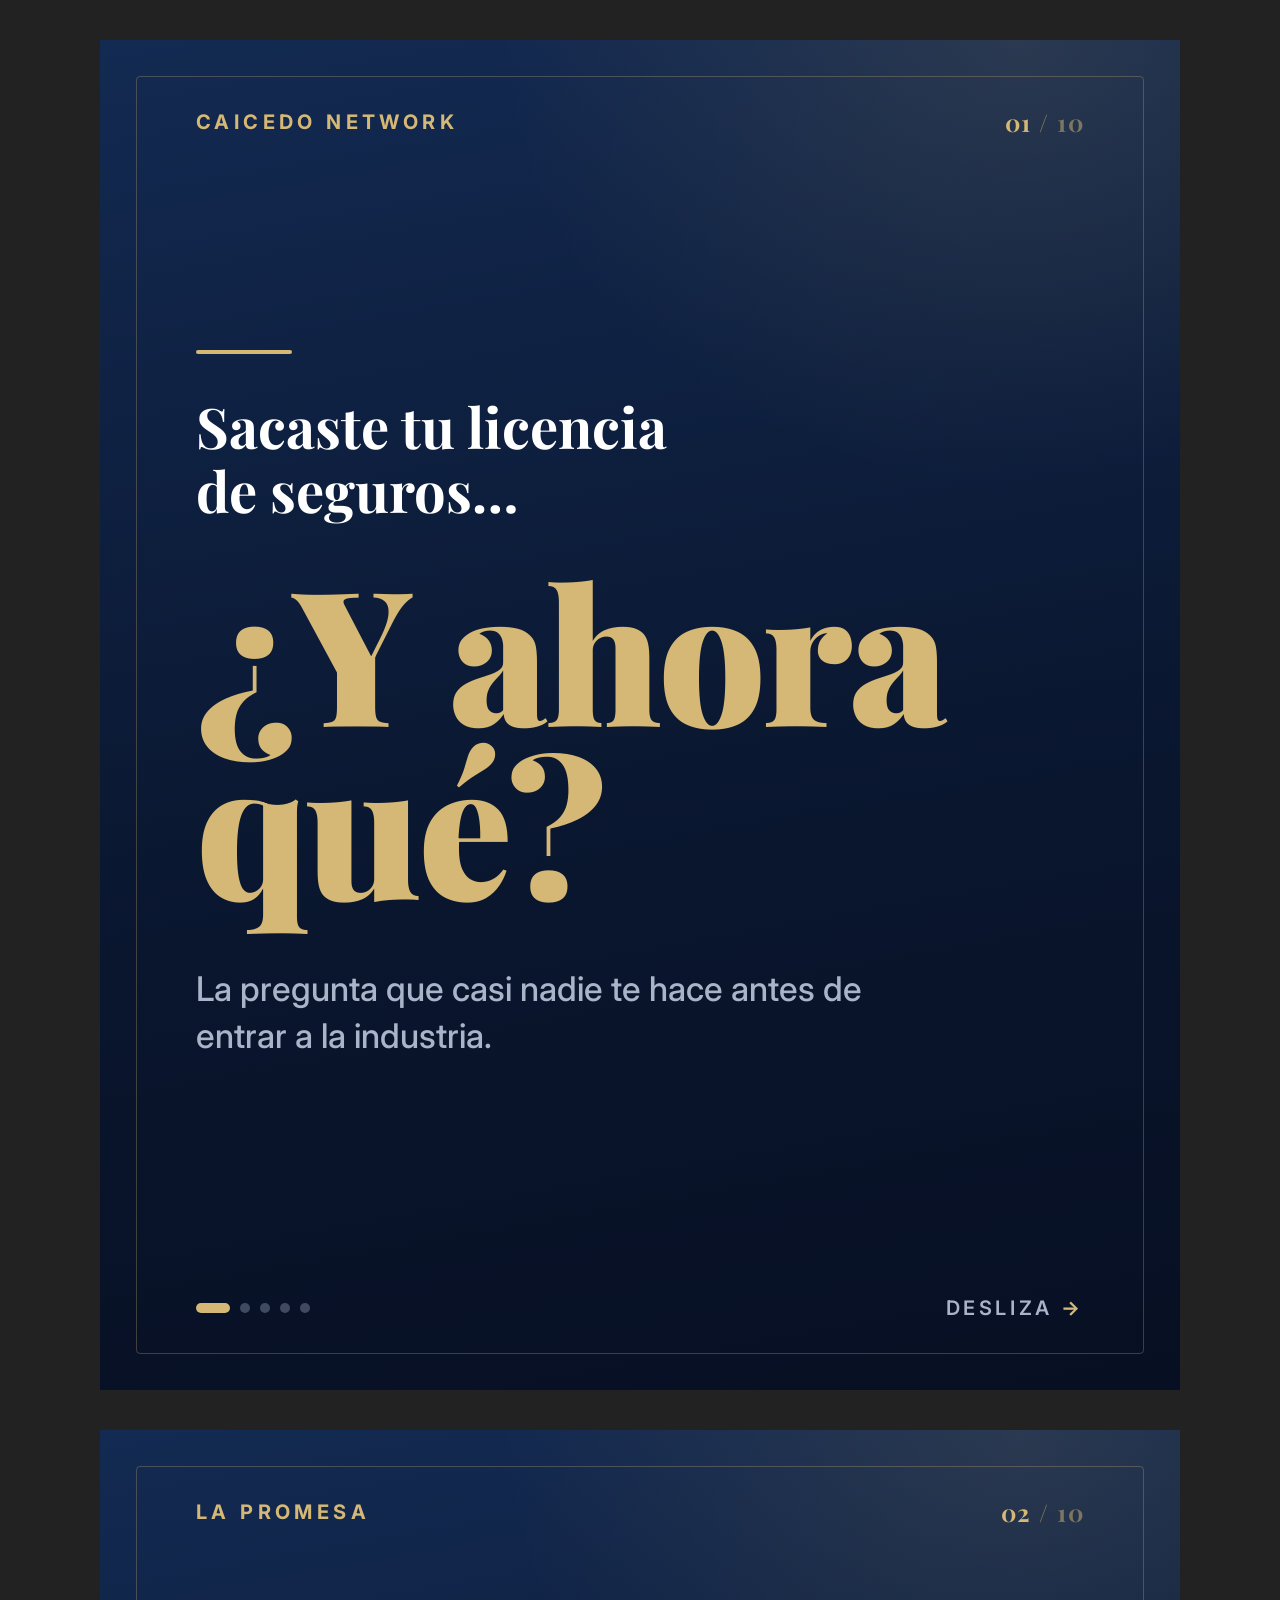
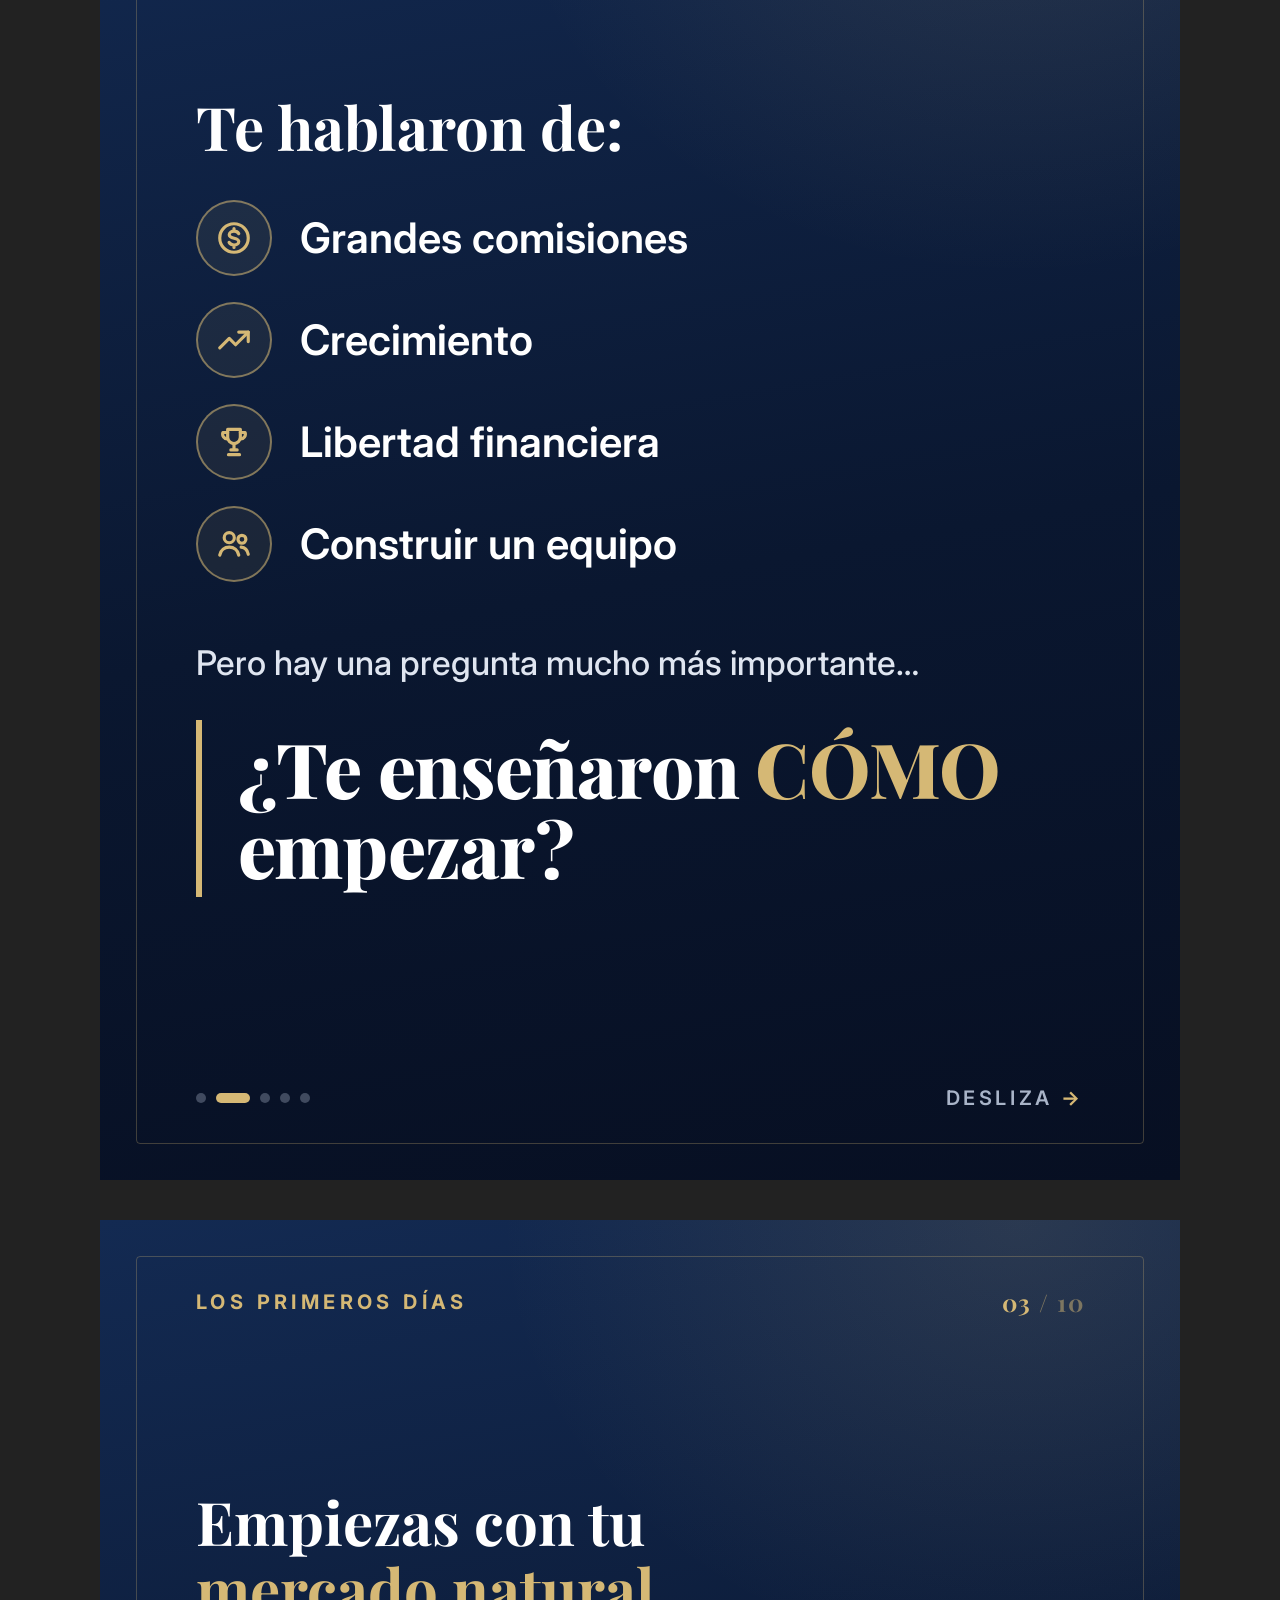
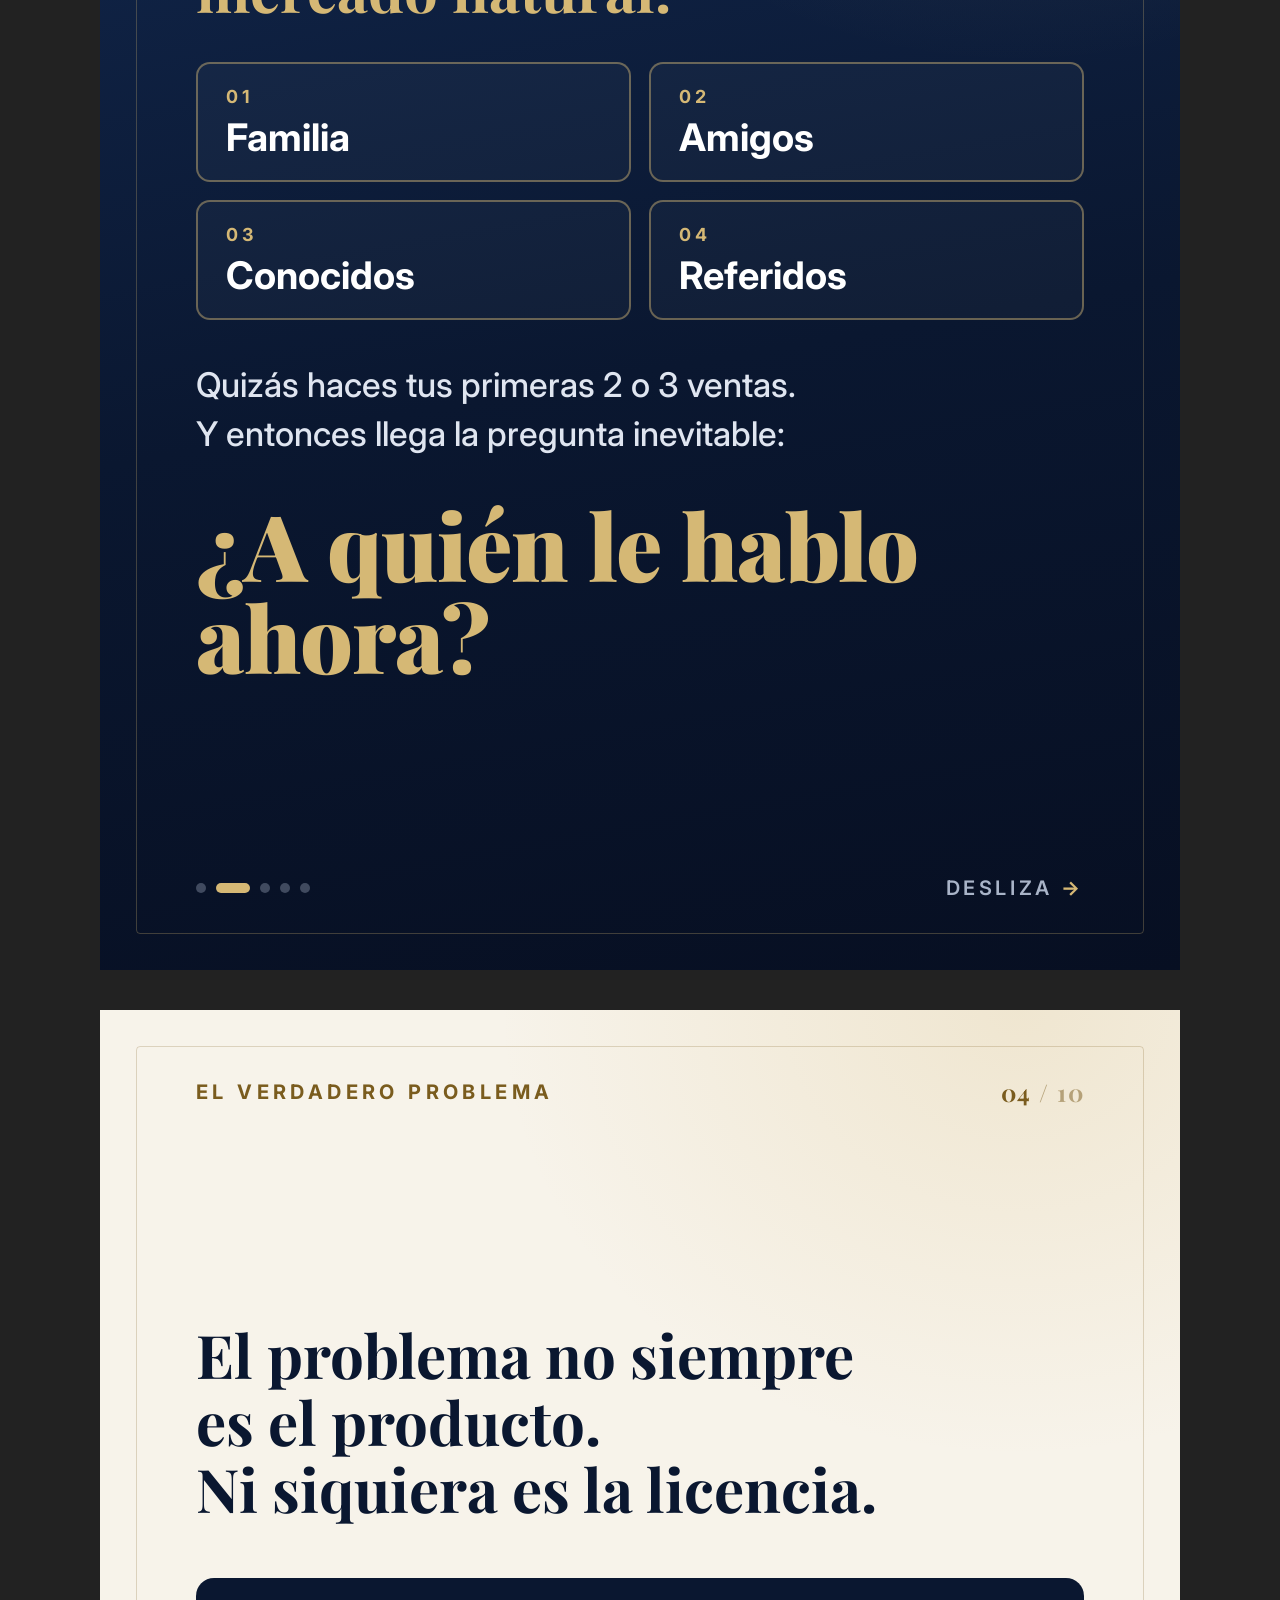
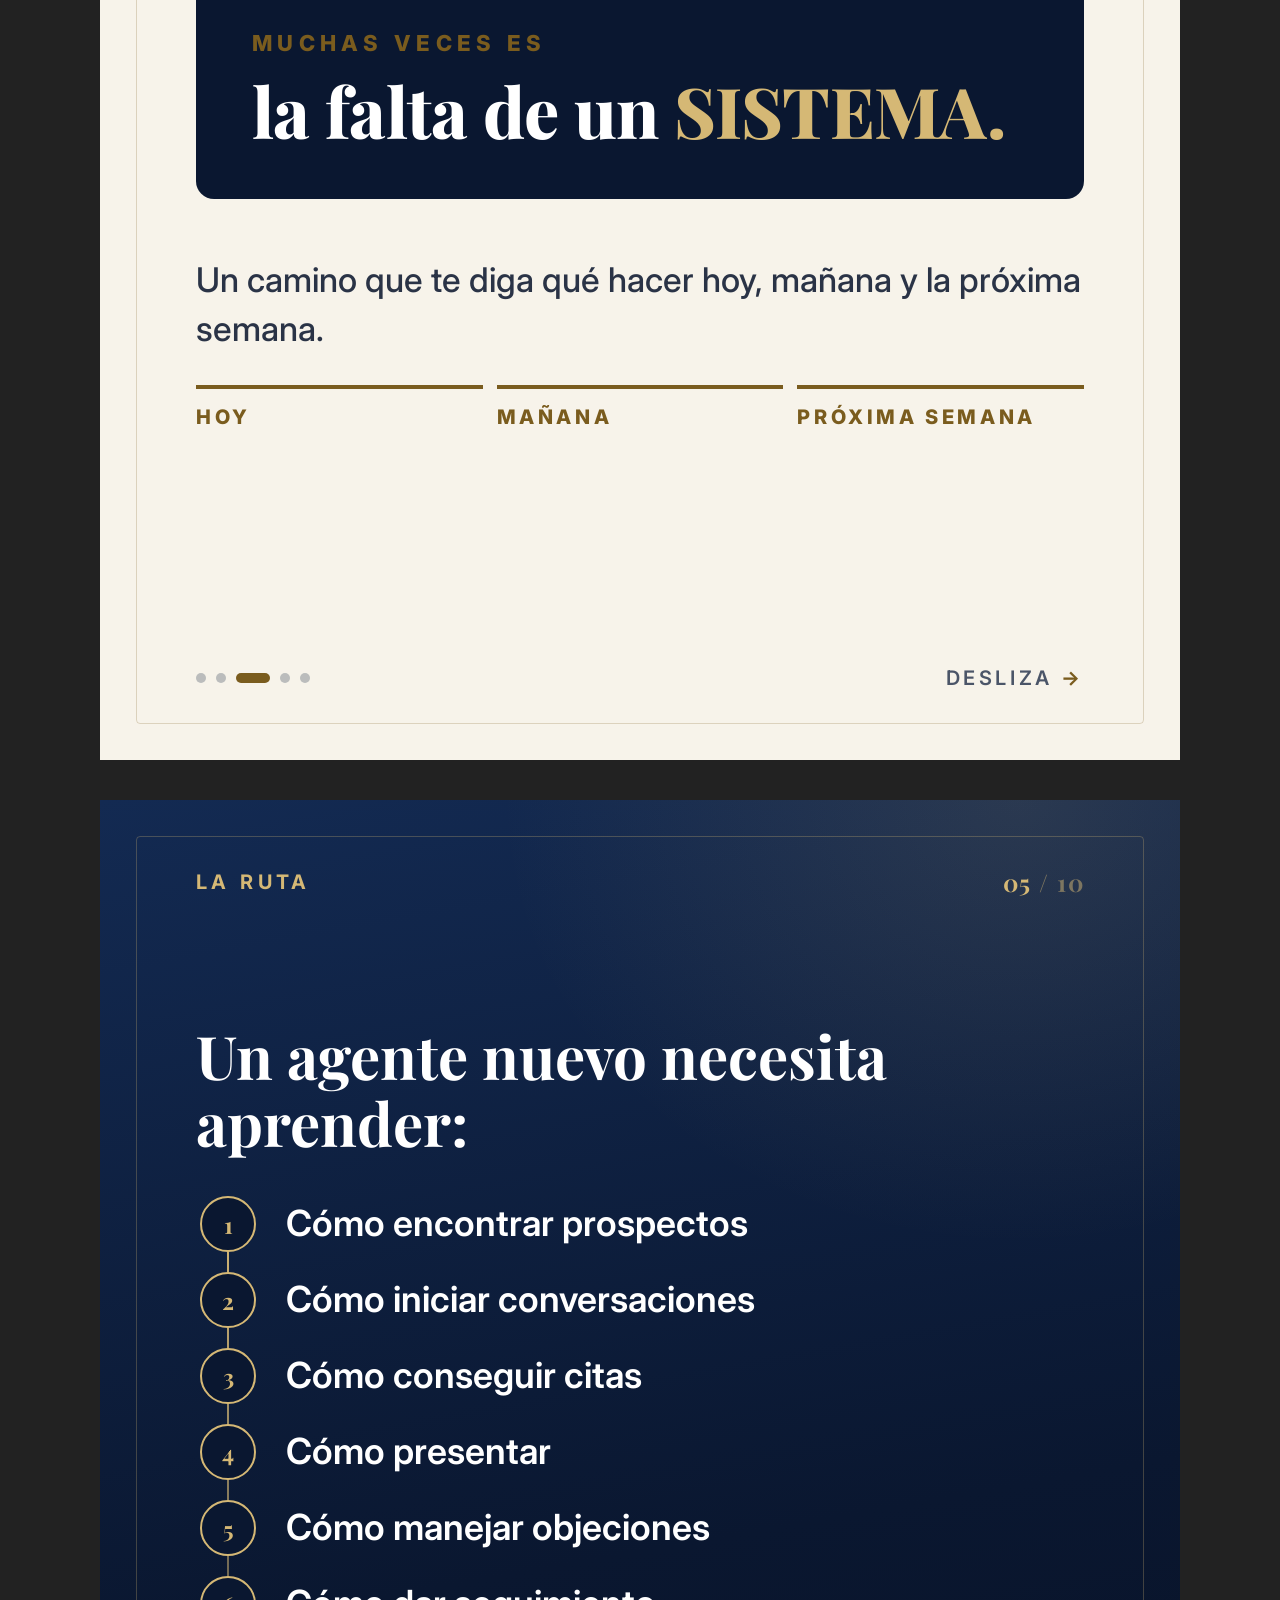
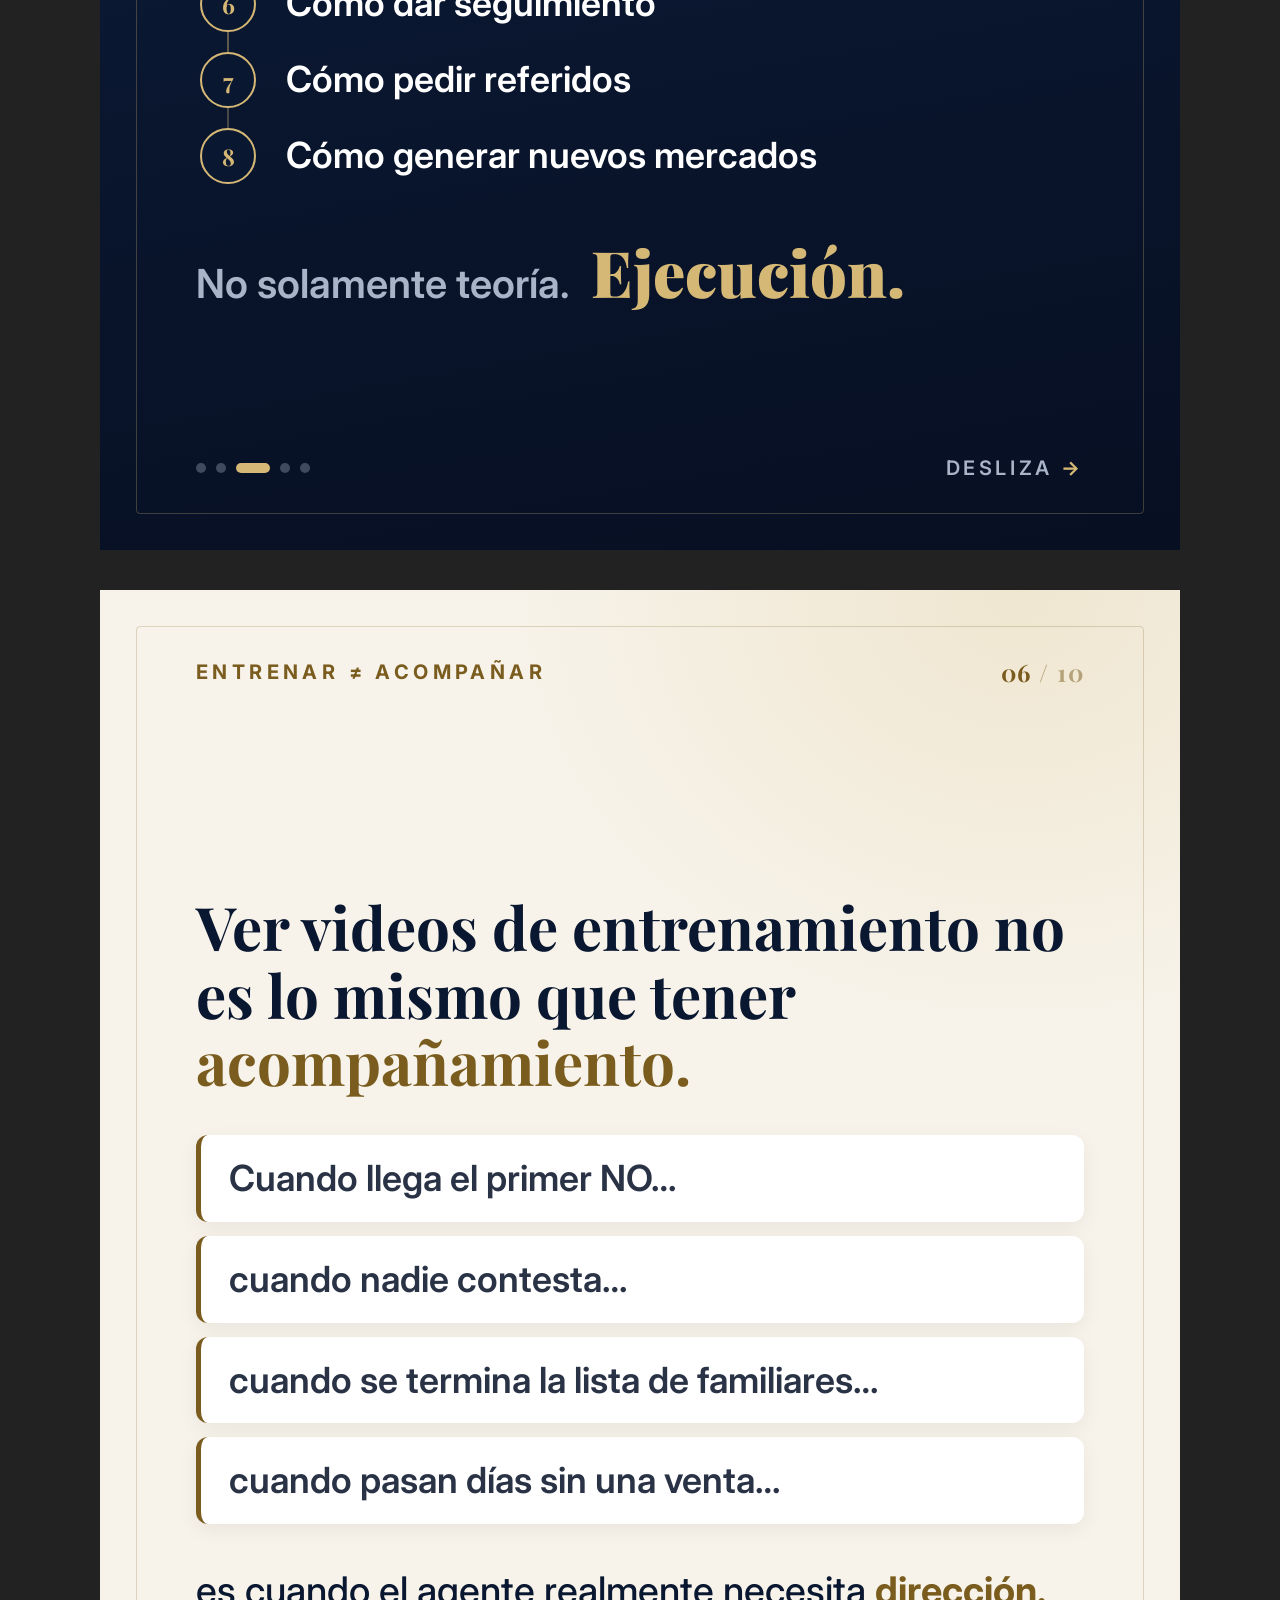
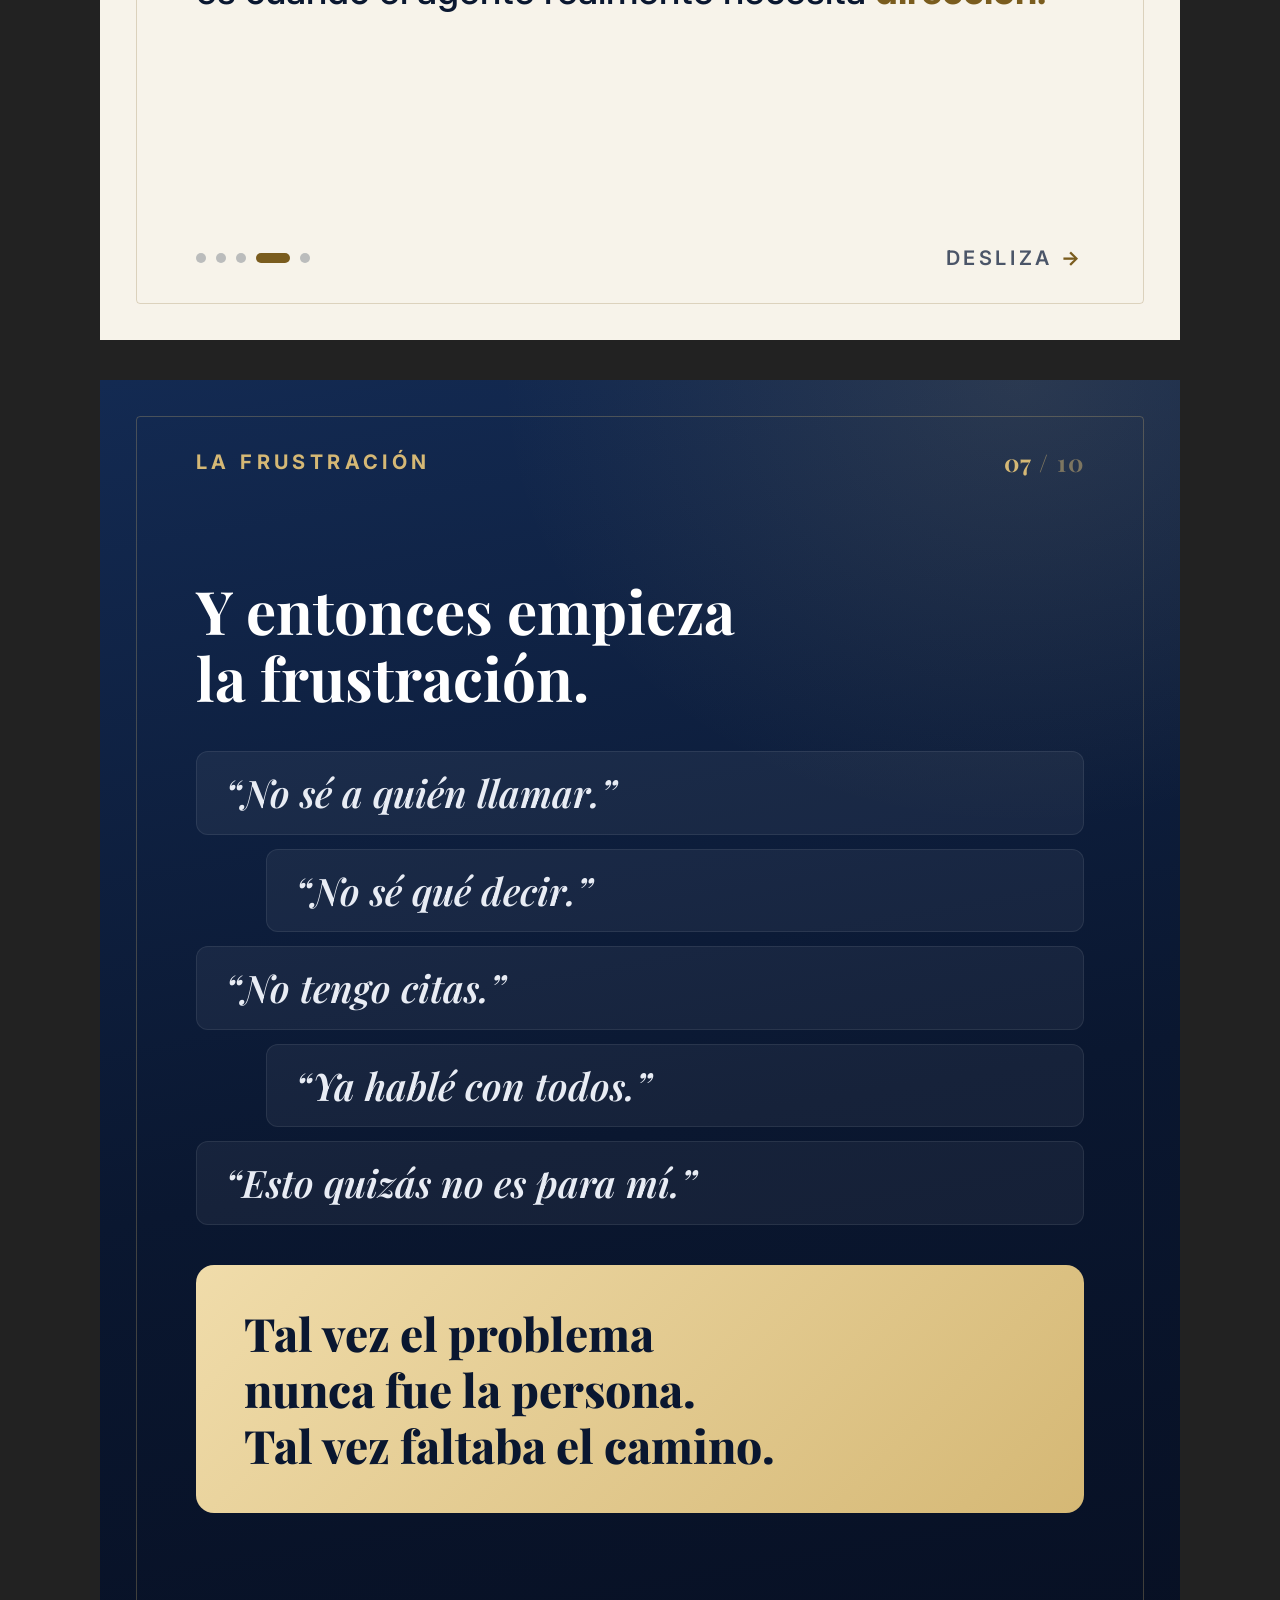
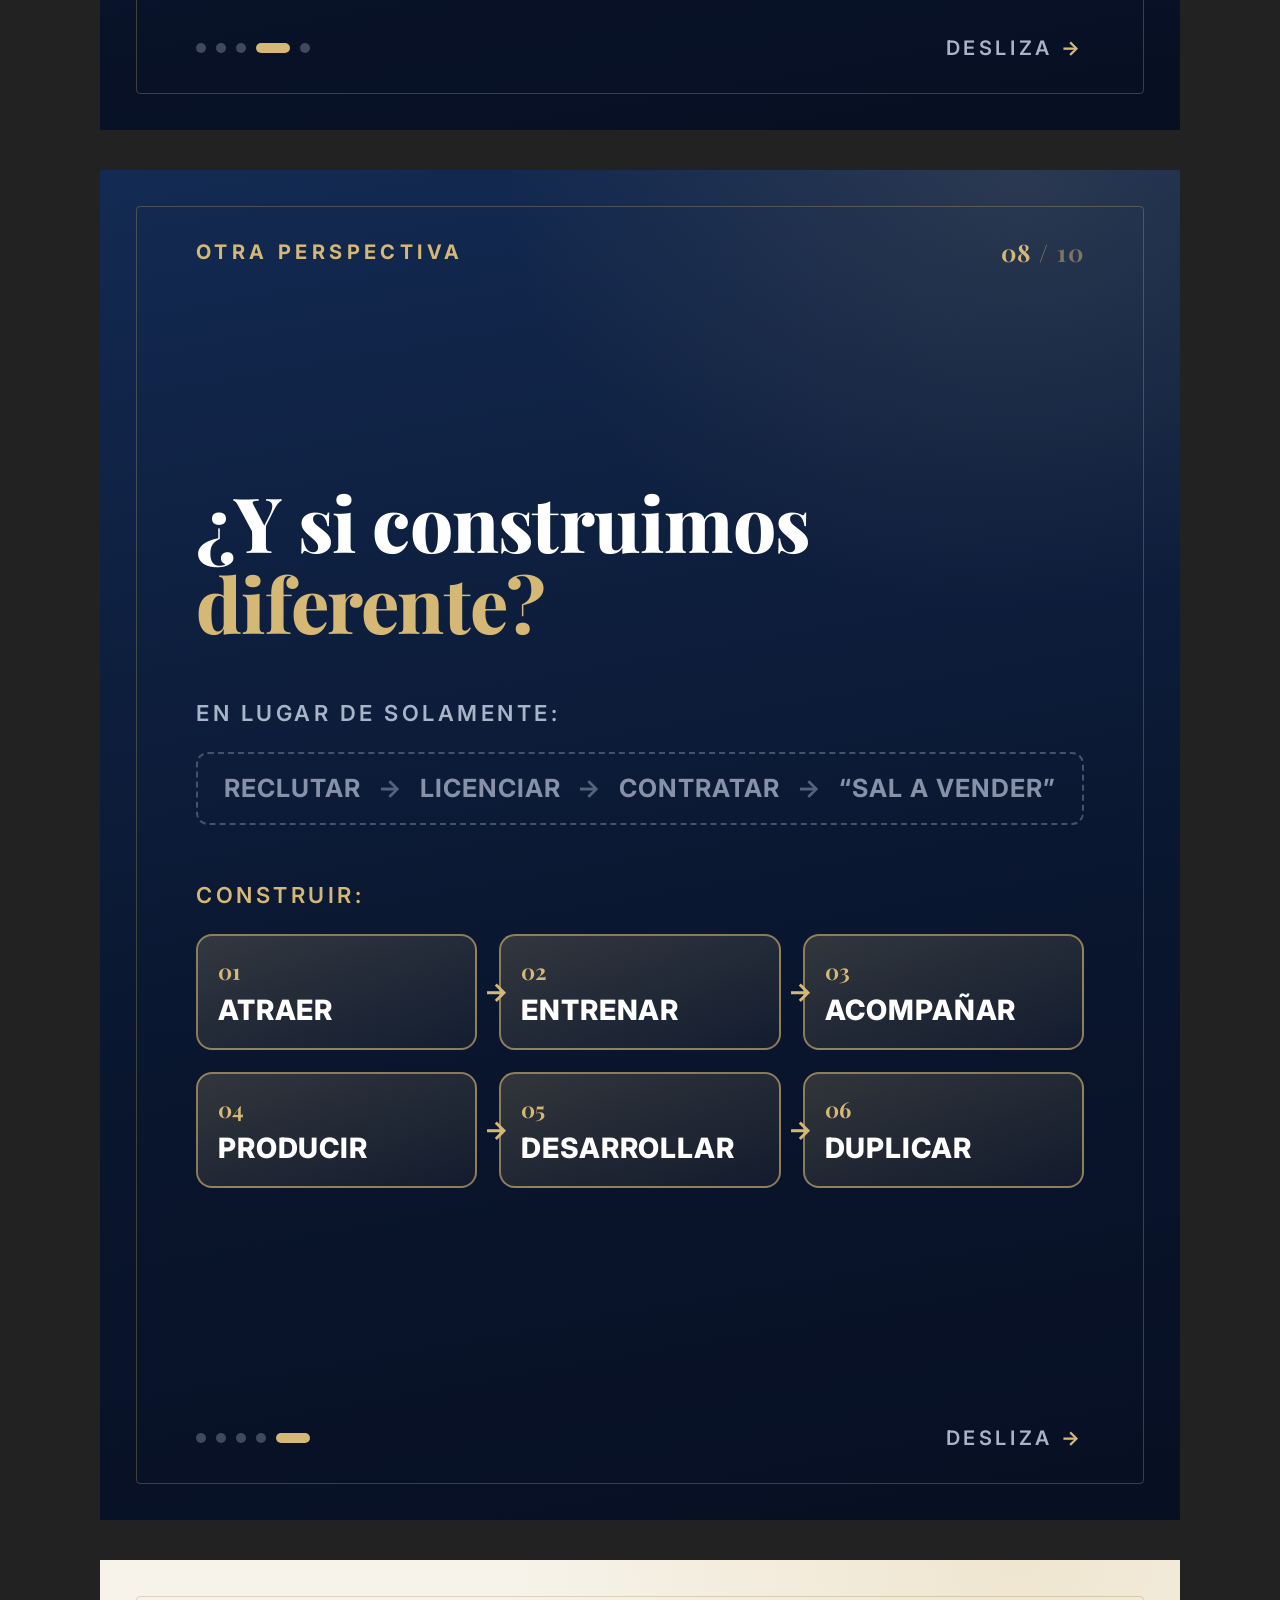
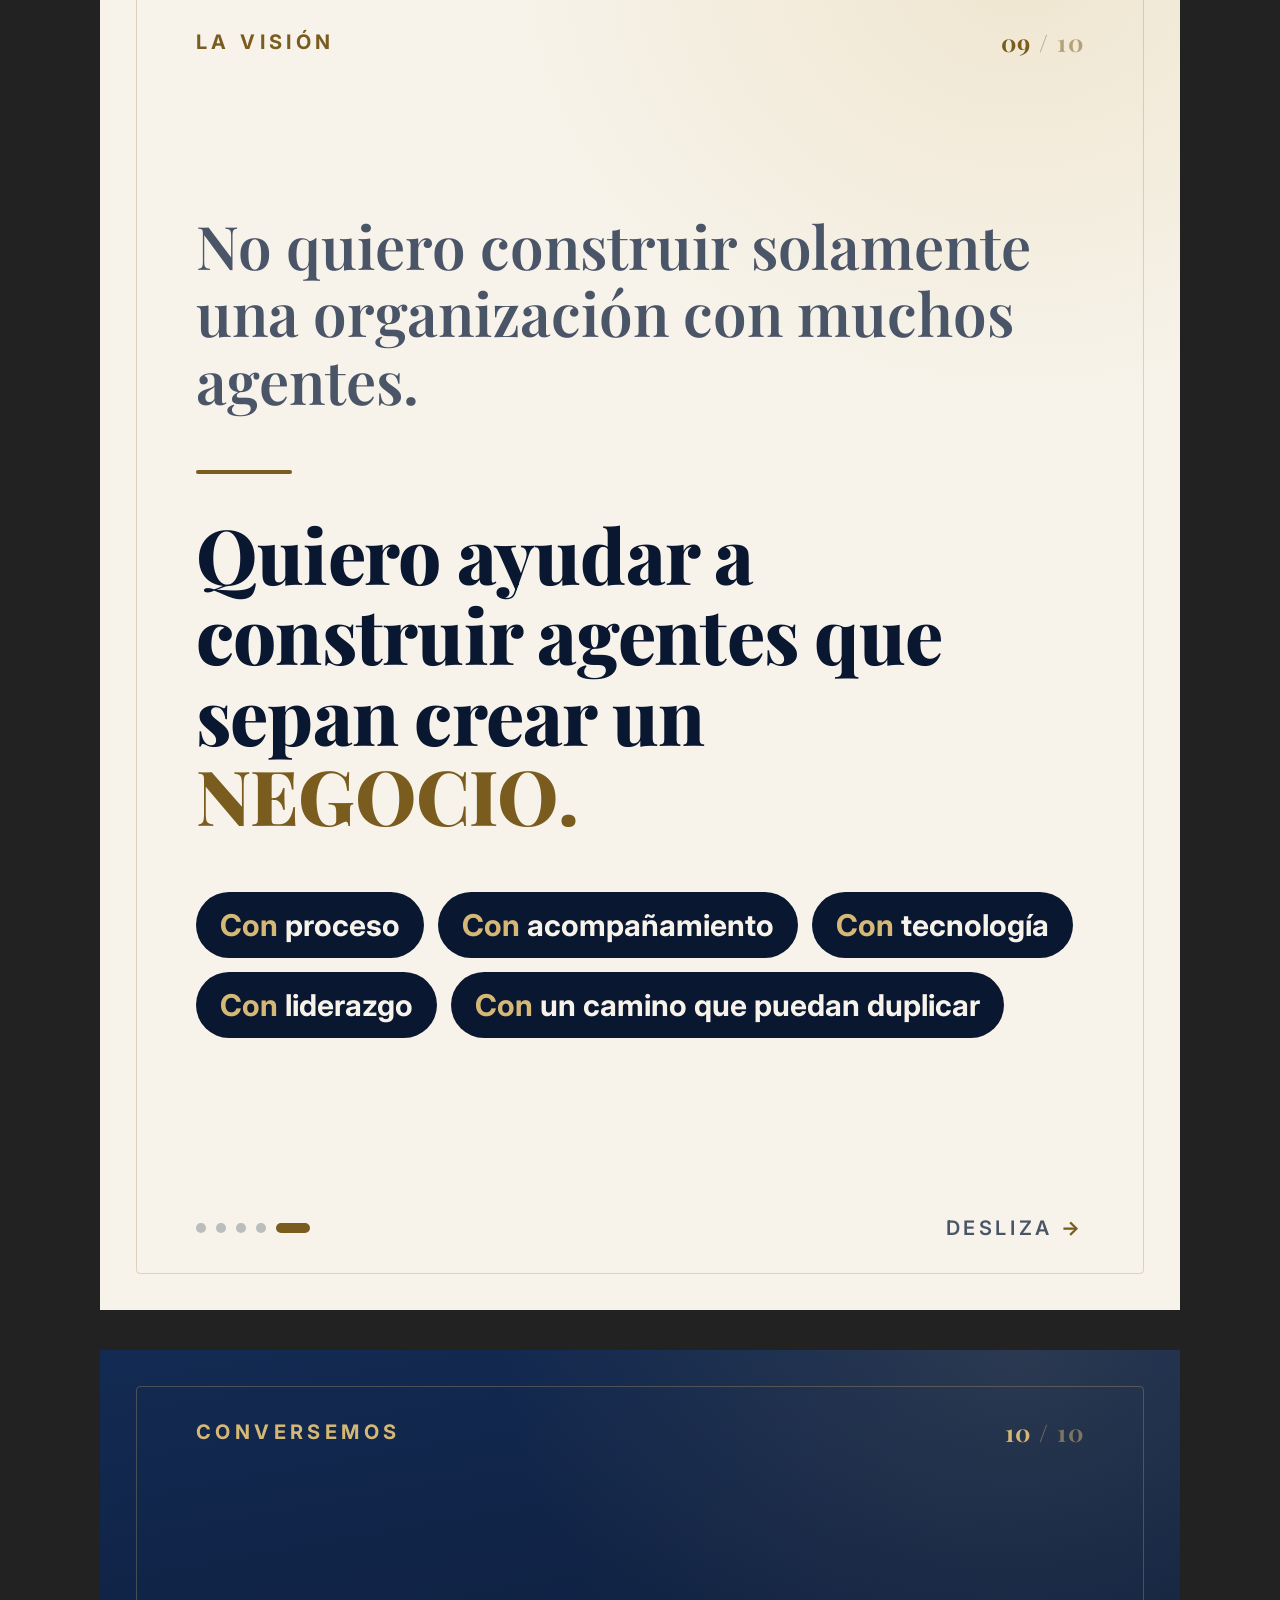
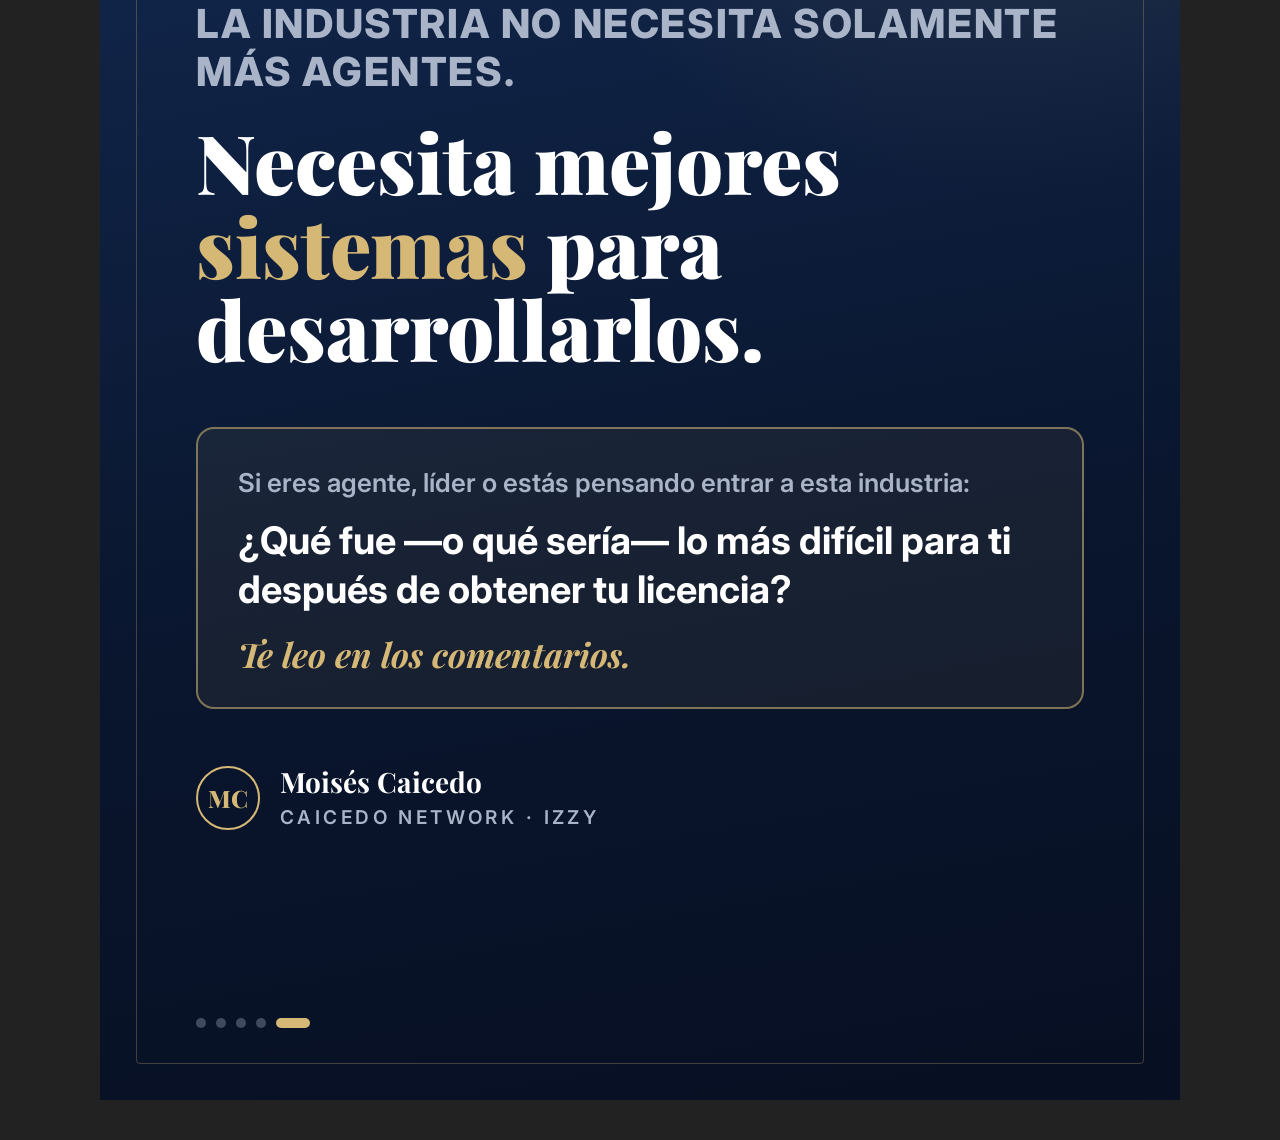
==== social/carrusel-licencia-y-ahora-que/slides.html @ 4b060ba5 "Add social carousel: licencia de seguros, ¿y ahora qué? Co-Authored-By: Claude Opus 5.5 <noreply@ant" ====
<!doctype html>
<html lang="es">
<head>
<meta charset="utf-8">
<title>Carrusel — ¿Y ahora qué?</title>
<link rel="preconnect" href="https://fonts.googleapis.com">
<link href="https://fonts.googleapis.com/css2?family=Inter:wght@400;500;600;700;800;900&family=Playfair+Display:ital,wght@0,600;0,700;0,800;0,900;1,600&display=block" rel="stylesheet">
<style>
:root{
  --navy:#0a1730;--navy2:#132a52;--gold:#d5b875;--gold2:#f0dcaa;--goldInk:#7a5c1e;
  --ivory:#f7f3ea;--white:#ffffff;--muted:#a9b4c8;--ink:#0a1730;--inkMuted:#4b5568;
  --serif:"Playfair Display",Georgia,serif;--sans:Inter,system-ui,sans-serif;
  --sx:96px;--top:150px;--bottom:170px;
}
*{box-sizing:border-box;margin:0;padding:0}
body{background:#222;font-family:var(--sans);display:flex;flex-direction:column;gap:40px;align-items:center;padding:40px 0}
.slide{width:1080px;height:1350px;position:relative;overflow:hidden;color:var(--white);
  background:radial-gradient(ellipse 80% 55% at 85% 0%,rgba(213,184,117,.13),transparent 60%),
             linear-gradient(170deg,var(--navy2) 0%,var(--navy) 55%,#070f22 100%)}
.slide.light{color:var(--ink);background:radial-gradient(ellipse 80% 55% at 85% 0%,rgba(213,184,117,.22),transparent 60%),var(--ivory)}

/* marco común */
.frame{position:absolute;inset:0;pointer-events:none}
.frame::before{content:"";position:absolute;inset:36px;border:1.5px solid rgba(213,184,117,.28);border-radius:4px}
.light .frame::before{border-color:rgba(122,92,30,.22)}
.hdr{position:absolute;top:70px;left:var(--sx);right:var(--sx);display:flex;justify-content:space-between;align-items:center;
  font:700 20px/1 var(--sans);letter-spacing:.22em;text-transform:uppercase;color:var(--gold)}
.light .hdr{color:var(--goldInk)}
.hdr .num{font-family:var(--serif);letter-spacing:.06em;font-size:24px}
.hdr .num span{opacity:.5}
.ftr{position:absolute;bottom:72px;left:var(--sx);right:var(--sx);display:flex;justify-content:space-between;align-items:center;
  font:600 20px/1 var(--sans);letter-spacing:.18em;text-transform:uppercase;color:var(--muted)}
.light .ftr{color:var(--inkMuted)}
.dots{display:flex;gap:10px}
.dots i{width:10px;height:10px;border-radius:50%;background:currentColor;opacity:.35}
.dots i.on{background:var(--gold);opacity:1;width:34px;border-radius:6px}
.light .dots i.on{background:var(--goldInk)}
.swipe b{color:var(--gold)}
.light .swipe b{color:var(--goldInk)}

/* área segura de contenido */
.content{position:absolute;top:var(--top);bottom:var(--bottom);left:var(--sx);right:var(--sx);
  display:flex;flex-direction:column;justify-content:center}

/* tipografía */
.kicker{font:800 22px/1.2 var(--sans);letter-spacing:.24em;text-transform:uppercase;color:var(--gold)}
.light .kicker{color:var(--goldInk)}
.h1{font:800 76px/1.06 var(--serif);letter-spacing:-.01em}
.h2{font:700 60px/1.12 var(--serif)}
.lead{font:500 38px/1.38 var(--sans)}
.body{font:500 34px/1.45 var(--sans);color:#dfe5f0}
.light .body{color:#2a3346}
.gold{color:var(--gold)}
.light .gold{color:var(--goldInk)}
.rule{width:96px;height:4px;background:var(--gold);border-radius:2px}
.light .rule{background:var(--goldInk)}
.mt8{margin-top:8px}.mt16{margin-top:16px}.mt24{margin-top:24px}.mt32{margin-top:32px}.mt40{margin-top:40px}.mt56{margin-top:56px}.mt72{margin-top:72px}

/* 01 */
.s1 .pre{font:700 56px/1.15 var(--serif);color:var(--white)}
.s1 .big{font:900 188px/.92 var(--serif);color:var(--gold);letter-spacing:-.02em}
.s1 .sub{font:500 34px/1.4 var(--sans);color:var(--muted);max-width:760px}

/* 02 */
.list{display:flex;flex-direction:column;gap:26px}
.row{display:flex;align-items:center;gap:28px;font:600 42px/1.2 var(--sans)}
.ico{width:76px;height:76px;flex:none;border-radius:50%;border:2px solid rgba(213,184,117,.55);display:grid;place-items:center;background:rgba(213,184,117,.08)}
.ico svg{width:38px;height:38px;stroke:var(--gold);fill:none;stroke-width:2;stroke-linecap:round;stroke-linejoin:round}
.callout{border-left:6px solid var(--gold);padding:8px 0 8px 36px}

/* 03 */
.chips{display:grid;grid-template-columns:1fr 1fr;gap:18px}
.chip{border:2px solid rgba(213,184,117,.45);border-radius:14px;padding:24px 28px;font:700 38px/1 var(--sans);background:rgba(255,255,255,.03)}
.chip small{display:block;font:700 18px/1 var(--sans);letter-spacing:.2em;color:var(--gold);margin-bottom:12px}
.ask{font:900 92px/1 var(--serif);color:var(--gold);letter-spacing:-.01em}

/* 04 */
.s4 .h2{color:var(--ink)}
.highlight{background:var(--navy);color:var(--white);border-radius:18px;padding:52px 56px}
.highlight .h1{font-size:70px}
.highlight .gold{color:var(--gold)}
.timeline{display:flex;gap:14px}
.timeline div{flex:1;border-top:4px solid var(--goldInk);padding-top:16px;font:800 20px/1.2 var(--sans);letter-spacing:.18em;color:var(--goldInk)}

/* 05 */
.route{position:relative;display:flex;flex-direction:column;gap:20px;padding-left:4px}
.route::before{content:"";position:absolute;left:31px;top:26px;bottom:26px;width:2px;background:linear-gradient(var(--gold),rgba(213,184,117,.25))}
.step{display:flex;align-items:center;gap:30px;font:600 36px/1.15 var(--sans);position:relative}
.step b{width:56px;height:56px;flex:none;border-radius:50%;background:var(--navy);border:2px solid var(--gold);color:var(--gold);
  display:grid;place-items:center;font:700 23px/1 var(--serif)}
.close{display:flex;align-items:baseline;gap:22px;flex-wrap:wrap}
.close .a{font:600 40px/1.2 var(--sans);color:var(--muted)}
.close .b{font:900 64px/1 var(--serif);color:var(--gold)}

/* 06 */
.cuando{display:flex;flex-direction:column;gap:14px}
.cuando p{font:600 36px/1.3 var(--sans);color:#2a3346;padding:20px 28px;background:#fff;border-radius:12px;border-left:5px solid var(--goldInk);box-shadow:0 6px 20px rgba(10,23,48,.06)}

/* 07 */
.quotes{display:flex;flex-direction:column;gap:14px}
.quotes p{font:italic 600 38px/1.2 var(--serif);color:#e8ecf4;padding:18px 28px;border-radius:12px;background:rgba(255,255,255,.05);border:1px solid rgba(255,255,255,.08)}
.quotes p:nth-child(even){margin-left:70px}
.goldbox{background:linear-gradient(135deg,var(--gold2),var(--gold));color:var(--navy);border-radius:18px;padding:40px 48px}
.goldbox p{font:800 46px/1.22 var(--serif)}

/* 08 */
.old{display:flex;justify-content:space-between;align-items:center;white-space:nowrap;font:700 25px/1 var(--sans);letter-spacing:.04em;color:#8792a8;border:2px dashed #46526d;padding:22px 26px;border-radius:12px}
.old em{font-style:normal;color:#56627c}
.grid6{display:grid;grid-template-columns:repeat(3,1fr);gap:22px 22px}
.g{border-radius:16px;padding:24px 20px;background:linear-gradient(160deg,rgba(213,184,117,.2),rgba(213,184,117,.05));border:2px solid rgba(213,184,117,.6);position:relative}
.g small{display:block;font:700 22px/1 var(--serif);color:var(--gold);margin-bottom:14px}
.g span{font:800 28px/1 var(--sans);letter-spacing:.03em}
.g:not(:nth-child(3n))::after{content:"→";position:absolute;right:-21px;top:50%;transform:translate(50%,-50%);font:700 26px/1 var(--sans);color:var(--gold);z-index:2}
.downnote{font:600 22px/1.3 var(--sans);letter-spacing:.16em;text-transform:uppercase;color:var(--muted)}

/* 09 */
.s9 .h2{color:var(--inkMuted);font-weight:600}
.tags{display:flex;flex-wrap:wrap;gap:14px}
.tags span{font:700 30px/1 var(--sans);padding:18px 24px;border-radius:999px;background:var(--navy);color:var(--ivory)}
.tags span b{color:var(--gold)}

/* 10 */
.s10 .top{font:800 40px/1.2 var(--sans);letter-spacing:.04em;color:var(--muted)}
.s10 .big{font:900 82px/1.02 var(--serif);color:var(--white)}
.cta{border:2px solid rgba(213,184,117,.55);border-radius:18px;padding:36px 40px;background:rgba(213,184,117,.07)}
.cta .who{font:600 26px/1.35 var(--sans);color:var(--muted)}
.cta .q{font:700 38px/1.28 var(--sans);color:var(--white)}
.cta .read{font:italic 700 34px/1 var(--serif);color:var(--gold)}
.sig{display:flex;align-items:center;gap:20px}
.sig .mono{width:64px;height:64px;border-radius:50%;border:2px solid var(--gold);display:grid;place-items:center;font:800 24px/1 var(--serif);color:var(--gold)}
.sig .n{font:700 28px/1.2 var(--serif)}
.sig .o{font:600 19px/1.2 var(--sans);letter-spacing:.18em;text-transform:uppercase;color:var(--muted)}
</style>
</head>
<body>

<!-- 01 HOOK -->
<section class="slide s1" id="s01">
  <div class="frame"></div>
  <div class="hdr"><span>Caicedo Network</span><span class="num">01<span> / 10</span></span></div>
  <div class="content">
    <div class="rule"></div>
    <p class="pre mt40">Sacaste tu licencia<br>de seguros…</p>
    <p class="big mt40">¿Y ahora<br>qué?</p>
    <p class="sub mt56">La pregunta que casi nadie te hace antes de entrar a la industria.</p>
  </div>
  <div class="ftr"><div class="dots"><i class="on"></i><i></i><i></i><i></i><i></i></div><span class="swipe">Desliza <b>→</b></span></div>
</section>

<!-- 02 LA PROMESA -->
<section class="slide s2" id="s02">
  <div class="frame"></div>
  <div class="hdr"><span>La promesa</span><span class="num">02<span> / 10</span></span></div>
  <div class="content">
    <p class="h2">Te hablaron de:</p>
    <div class="list mt40">
      <div class="row"><span class="ico"><svg viewBox="0 0 24 24"><circle cx="12" cy="12" r="9"/><path d="M15 9.2c-.6-1-1.7-1.5-3-1.5-1.7 0-3 .9-3 2.2 0 3 6 1.5 6 4.3 0 1.3-1.3 2.2-3 2.2-1.4 0-2.5-.6-3.1-1.6M12 6v1.7M12 16.4V18"/></svg></span>Grandes comisiones</div>
      <div class="row"><span class="ico"><svg viewBox="0 0 24 24"><path d="M3 17l6-6 4 4 8-8"/><path d="M15 7h6v6"/></svg></span>Crecimiento</div>
      <div class="row"><span class="ico"><svg viewBox="0 0 24 24"><path d="M8 4h8v5a4 4 0 0 1-8 0z"/><path d="M8 6H5a3 3 0 0 0 3 4M16 6h3a3 3 0 0 1-3 4M12 13v4M8.5 20h7M10 17h4"/></svg></span>Libertad financiera</div>
      <div class="row"><span class="ico"><svg viewBox="0 0 24 24"><circle cx="9" cy="8" r="3.2"/><path d="M3 19c.6-3.2 3-5 6-5s5.4 1.8 6 5"/><circle cx="17" cy="9" r="2.5"/><path d="M16.5 14c2.4.2 4 1.8 4.5 4.5"/></svg></span>Construir un equipo</div>
    </div>
    <p class="body mt56">Pero hay una pregunta mucho más importante…</p>
    <div class="callout mt32"><p class="h1">¿Te enseñaron <span class="gold">CÓMO</span> empezar?</p></div>
  </div>
  <div class="ftr"><div class="dots"><i></i><i class="on"></i><i></i><i></i><i></i></div><span class="swipe">Desliza <b>→</b></span></div>
</section>

<!-- 03 LOS PRIMEROS DÍAS -->
<section class="slide s3" id="s03">
  <div class="frame"></div>
  <div class="hdr"><span>Los primeros días</span><span class="num">03<span> / 10</span></span></div>
  <div class="content">
    <p class="h2">Empiezas con tu<br><span class="gold">mercado natural.</span></p>
    <div class="chips mt40">
      <div class="chip"><small>01</small>Familia</div>
      <div class="chip"><small>02</small>Amigos</div>
      <div class="chip"><small>03</small>Conocidos</div>
      <div class="chip"><small>04</small>Referidos</div>
    </div>
    <p class="body mt40">Quizás haces tus primeras 2 o 3 ventas.<br>Y entonces llega la pregunta inevitable:</p>
    <p class="ask mt40">¿A quién le hablo ahora?</p>
  </div>
  <div class="ftr"><div class="dots"><i></i><i class="on"></i><i></i><i></i><i></i></div><span class="swipe">Desliza <b>→</b></span></div>
</section>

<!-- 04 EL VERDADERO PROBLEMA -->
<section class="slide light s4" id="s04">
  <div class="frame"></div>
  <div class="hdr"><span>El verdadero problema</span><span class="num">04<span> / 10</span></span></div>
  <div class="content">
    <p class="h2">El problema no siempre<br>es el producto.<br>Ni siquiera es la licencia.</p>
    <div class="highlight mt56">
      <p class="kicker">Muchas veces es</p>
      <p class="h1 mt16">la falta de un <span class="gold">SISTEMA.</span></p>
    </div>
    <p class="body mt56">Un camino que te diga qué hacer hoy, mañana y la próxima semana.</p>
    <div class="timeline mt32"><div>HOY</div><div>MAÑANA</div><div>PRÓXIMA SEMANA</div></div>
  </div>
  <div class="ftr"><div class="dots"><i></i><i></i><i class="on"></i><i></i><i></i></div><span class="swipe">Desliza <b>→</b></span></div>
</section>

<!-- 05 LO QUE UN AGENTE NUEVO NECESITA -->
<section class="slide s5" id="s05">
  <div class="frame"></div>
  <div class="hdr"><span>La ruta</span><span class="num">05<span> / 10</span></span></div>
  <div class="content">
    <p class="h2">Un agente nuevo necesita aprender:</p>
    <div class="route mt40">
      <div class="step"><b>1</b>Cómo encontrar prospectos</div>
      <div class="step"><b>2</b>Cómo iniciar conversaciones</div>
      <div class="step"><b>3</b>Cómo conseguir citas</div>
      <div class="step"><b>4</b>Cómo presentar</div>
      <div class="step"><b>5</b>Cómo manejar objeciones</div>
      <div class="step"><b>6</b>Cómo dar seguimiento</div>
      <div class="step"><b>7</b>Cómo pedir referidos</div>
      <div class="step"><b>8</b>Cómo generar nuevos mercados</div>
    </div>
    <div class="close mt56"><span class="a">No solamente teoría.</span><span class="b">Ejecución.</span></div>
  </div>
  <div class="ftr"><div class="dots"><i></i><i></i><i class="on"></i><i></i><i></i></div><span class="swipe">Desliza <b>→</b></span></div>
</section>

<!-- 06 ENTRENAR NO ES ACOMPAÑAR -->
<section class="slide light s6" id="s06">
  <div class="frame"></div>
  <div class="hdr"><span>Entrenar ≠ acompañar</span><span class="num">06<span> / 10</span></span></div>
  <div class="content">
    <p class="h2">Ver videos de entrenamiento no es lo mismo que tener <span class="gold">acompañamiento.</span></p>
    <div class="cuando mt40">
      <p>Cuando llega el primer NO…</p>
      <p>cuando nadie contesta…</p>
      <p>cuando se termina la lista de familiares…</p>
      <p>cuando pasan días sin una venta…</p>
    </div>
    <p class="lead mt40">es cuando el agente realmente necesita <b class="gold">dirección.</b></p>
  </div>
  <div class="ftr"><div class="dots"><i></i><i></i><i></i><i class="on"></i><i></i></div><span class="swipe">Desliza <b>→</b></span></div>
</section>

<!-- 07 FRUSTRACIÓN -->
<section class="slide s7" id="s07">
  <div class="frame"></div>
  <div class="hdr"><span>La frustración</span><span class="num">07<span> / 10</span></span></div>
  <div class="content">
    <p class="h2">Y entonces empieza<br>la frustración.</p>
    <div class="quotes mt40">
      <p>“No sé a quién llamar.”</p>
      <p>“No sé qué decir.”</p>
      <p>“No tengo citas.”</p>
      <p>“Ya hablé con todos.”</p>
      <p>“Esto quizás no es para mí.”</p>
    </div>
    <div class="goldbox mt40"><p>Tal vez el problema<br>nunca fue la persona.<br>Tal vez faltaba el camino.</p></div>
  </div>
  <div class="ftr"><div class="dots"><i></i><i></i><i></i><i class="on"></i><i></i></div><span class="swipe">Desliza <b>→</b></span></div>
</section>

<!-- 08 CAMBIO DE PERSPECTIVA -->
<section class="slide s8" id="s08">
  <div class="frame"></div>
  <div class="hdr"><span>Otra perspectiva</span><span class="num">08<span> / 10</span></span></div>
  <div class="content">
    <p class="h1">¿Y si construimos <span class="gold">diferente?</span></p>
    <p class="downnote mt56">En lugar de solamente:</p>
    <div class="old mt24"><span>RECLUTAR</span><em>→</em><span>LICENCIAR</span><em>→</em><span>CONTRATAR</span><em>→</em><span>“SAL A VENDER”</span></div>
    <p class="downnote mt56" style="color:var(--gold)">Construir:</p>
    <div class="grid6 mt24">
      <div class="g"><small>01</small><span>ATRAER</span></div>
      <div class="g"><small>02</small><span>ENTRENAR</span></div>
      <div class="g"><small>03</small><span>ACOMPAÑAR</span></div>
      <div class="g"><small>04</small><span>PRODUCIR</span></div>
      <div class="g"><small>05</small><span>DESARROLLAR</span></div>
      <div class="g"><small>06</small><span>DUPLICAR</span></div>
    </div>
  </div>
  <div class="ftr"><div class="dots"><i></i><i></i><i></i><i></i><i class="on"></i></div><span class="swipe">Desliza <b>→</b></span></div>
</section>

<!-- 09 LA VISIÓN -->
<section class="slide light s9" id="s09">
  <div class="frame"></div>
  <div class="hdr"><span>La visión</span><span class="num">09<span> / 10</span></span></div>
  <div class="content">
    <p class="h2">No quiero construir solamente una organización con muchos agentes.</p>
    <div class="rule mt56"></div>
    <p class="h1 mt40">Quiero ayudar a construir agentes que sepan crear un <span class="gold">NEGOCIO.</span></p>
    <div class="tags mt56">
      <span><b>Con</b> proceso</span>
      <span><b>Con</b> acompañamiento</span>
      <span><b>Con</b> tecnología</span>
      <span><b>Con</b> liderazgo</span>
      <span><b>Con</b> un camino que puedan duplicar</span>
    </div>
  </div>
  <div class="ftr"><div class="dots"><i></i><i></i><i></i><i></i><i class="on"></i></div><span class="swipe">Desliza <b>→</b></span></div>
</section>

<!-- 10 CTA -->
<section class="slide s10" id="s10">
  <div class="frame"></div>
  <div class="hdr"><span>Conversemos</span><span class="num">10<span> / 10</span></span></div>
  <div class="content">
    <p class="top">LA INDUSTRIA NO NECESITA SOLAMENTE MÁS AGENTES.</p>
    <p class="big mt24">Necesita mejores <span class="gold">sistemas</span> para desarrollarlos.</p>
    <div class="cta mt56">
      <p class="who">Si eres agente, líder o estás pensando entrar a esta industria:</p>
      <p class="q mt16">¿Qué fue —o qué sería— lo más difícil para ti después de obtener tu licencia?</p>
      <p class="read mt24">Te leo en los comentarios.</p>
    </div>
    <div class="sig mt56"><span class="mono">MC</span><div><p class="n">Moisés Caicedo</p><p class="o mt8">Caicedo Network · IZZY</p></div></div>
  </div>
  <div class="ftr"><div class="dots"><i></i><i></i><i></i><i></i><i class="on"></i></div><span></span></div>
</section>

</body>
</html>
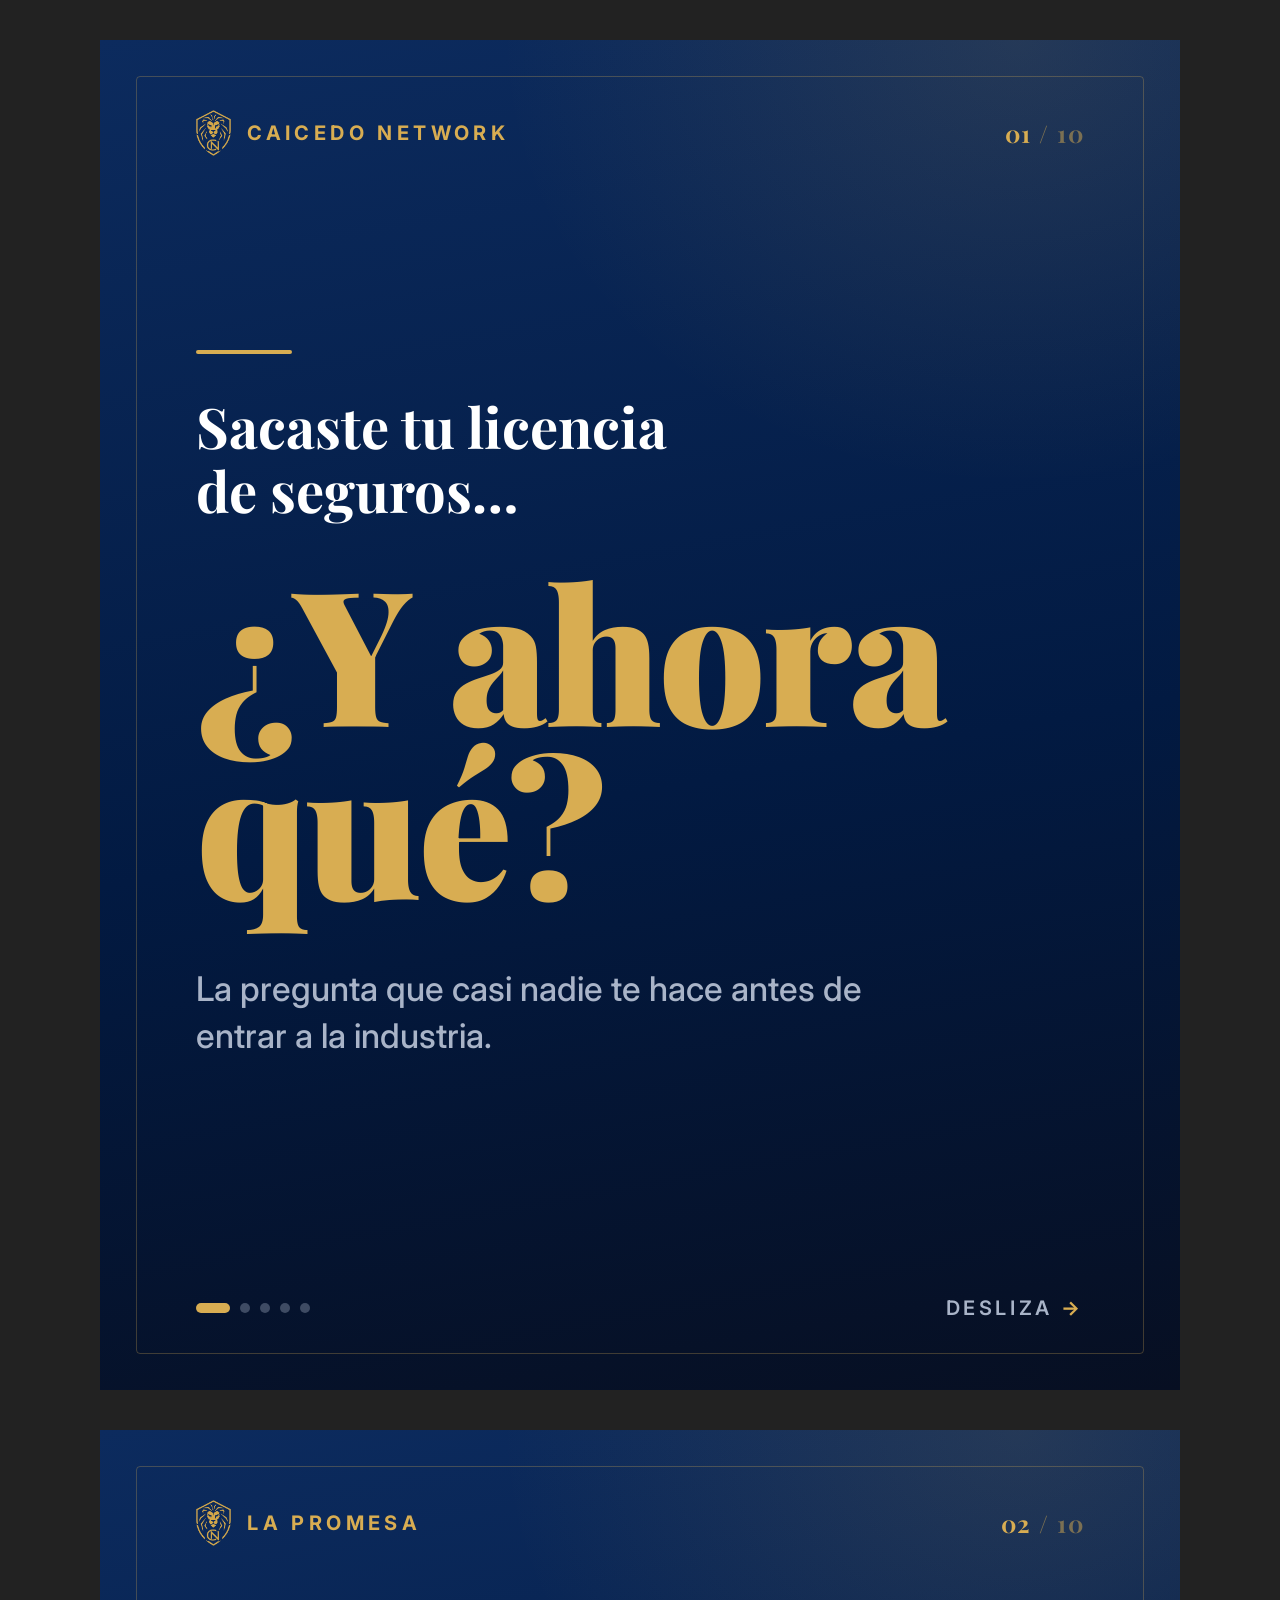
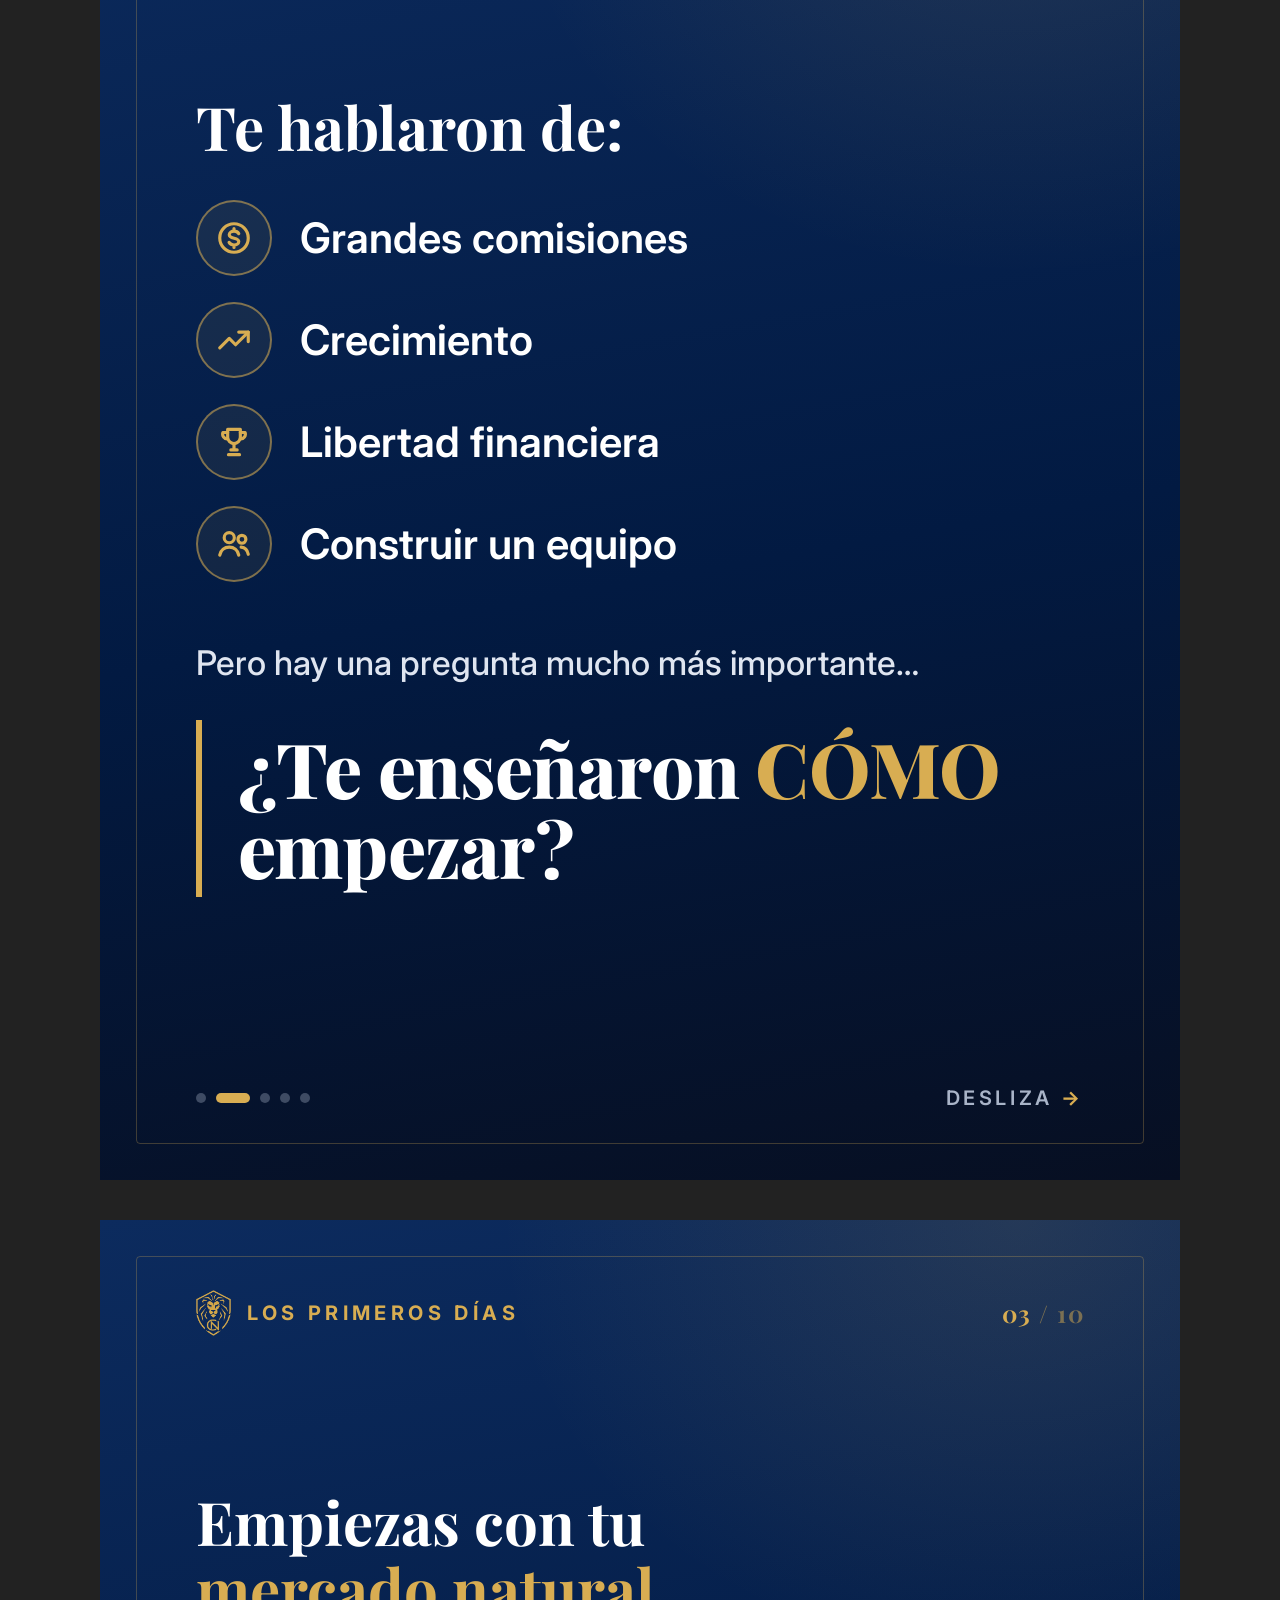
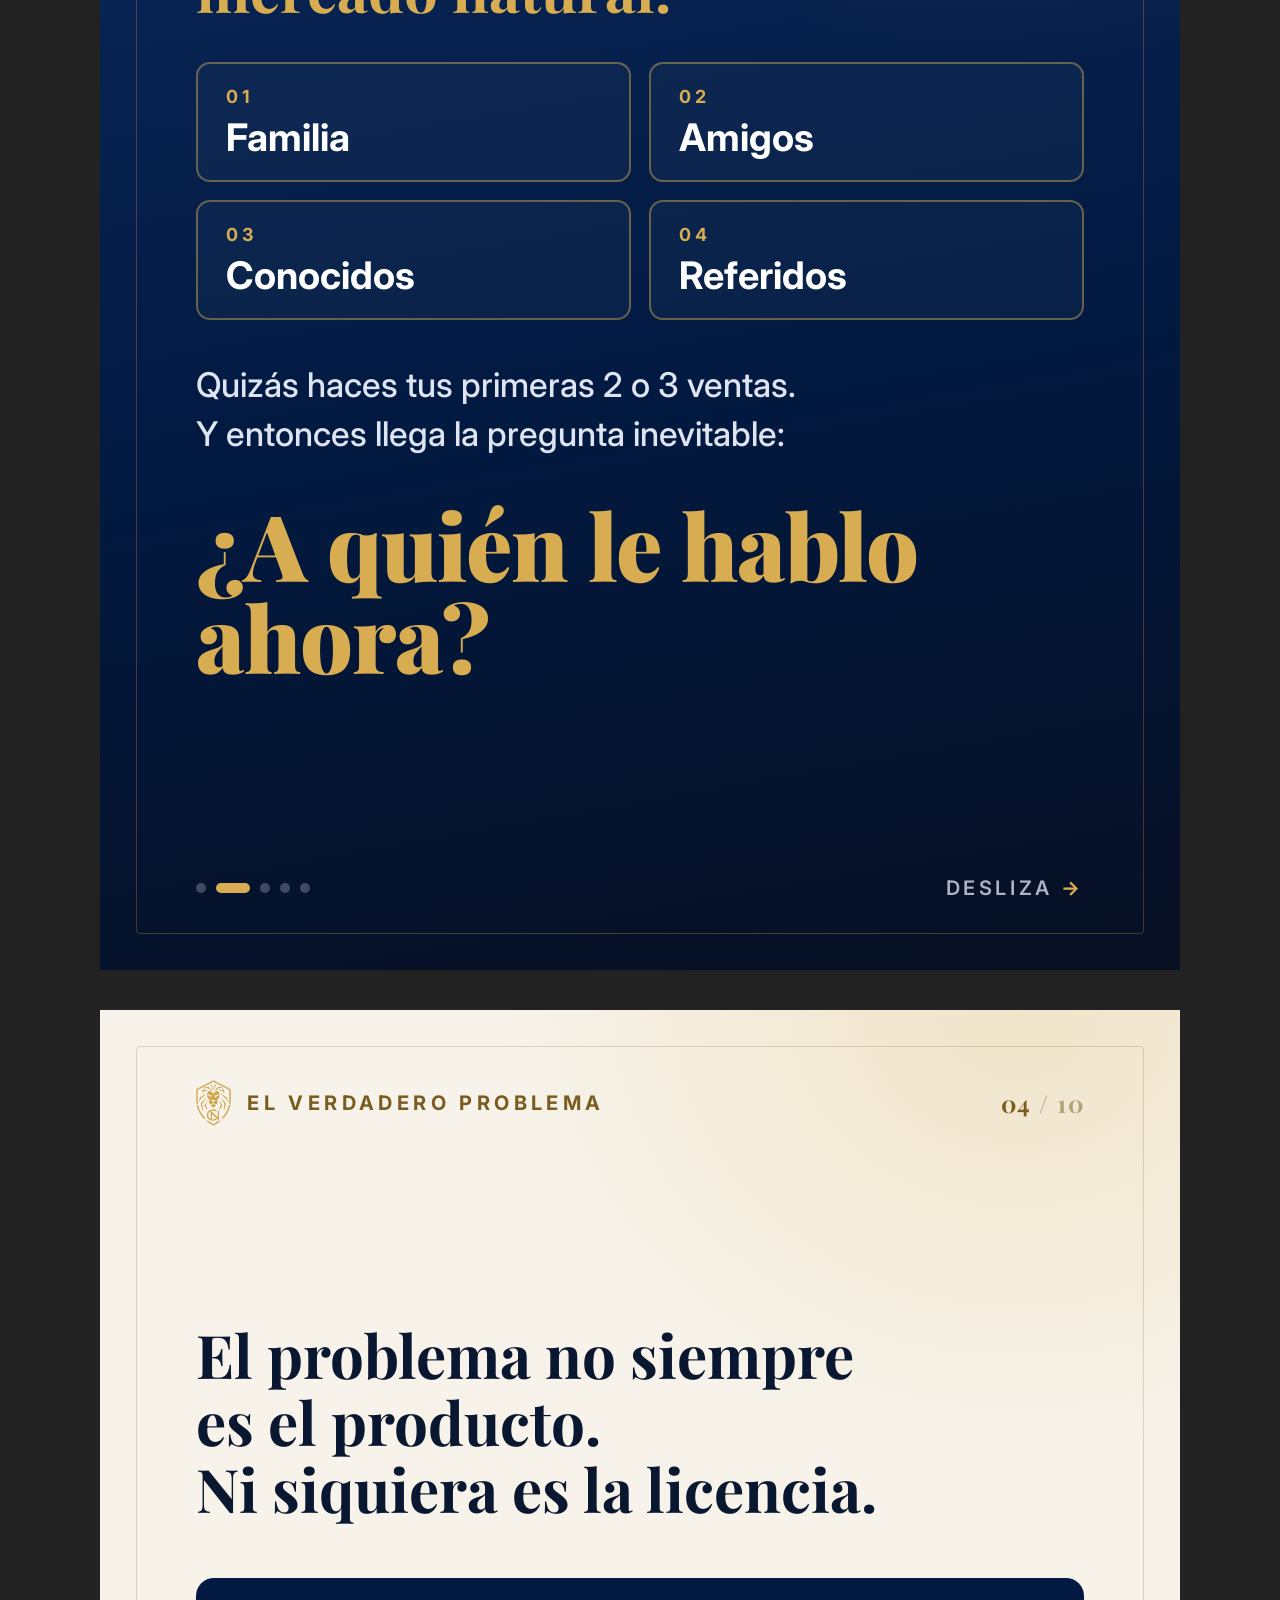
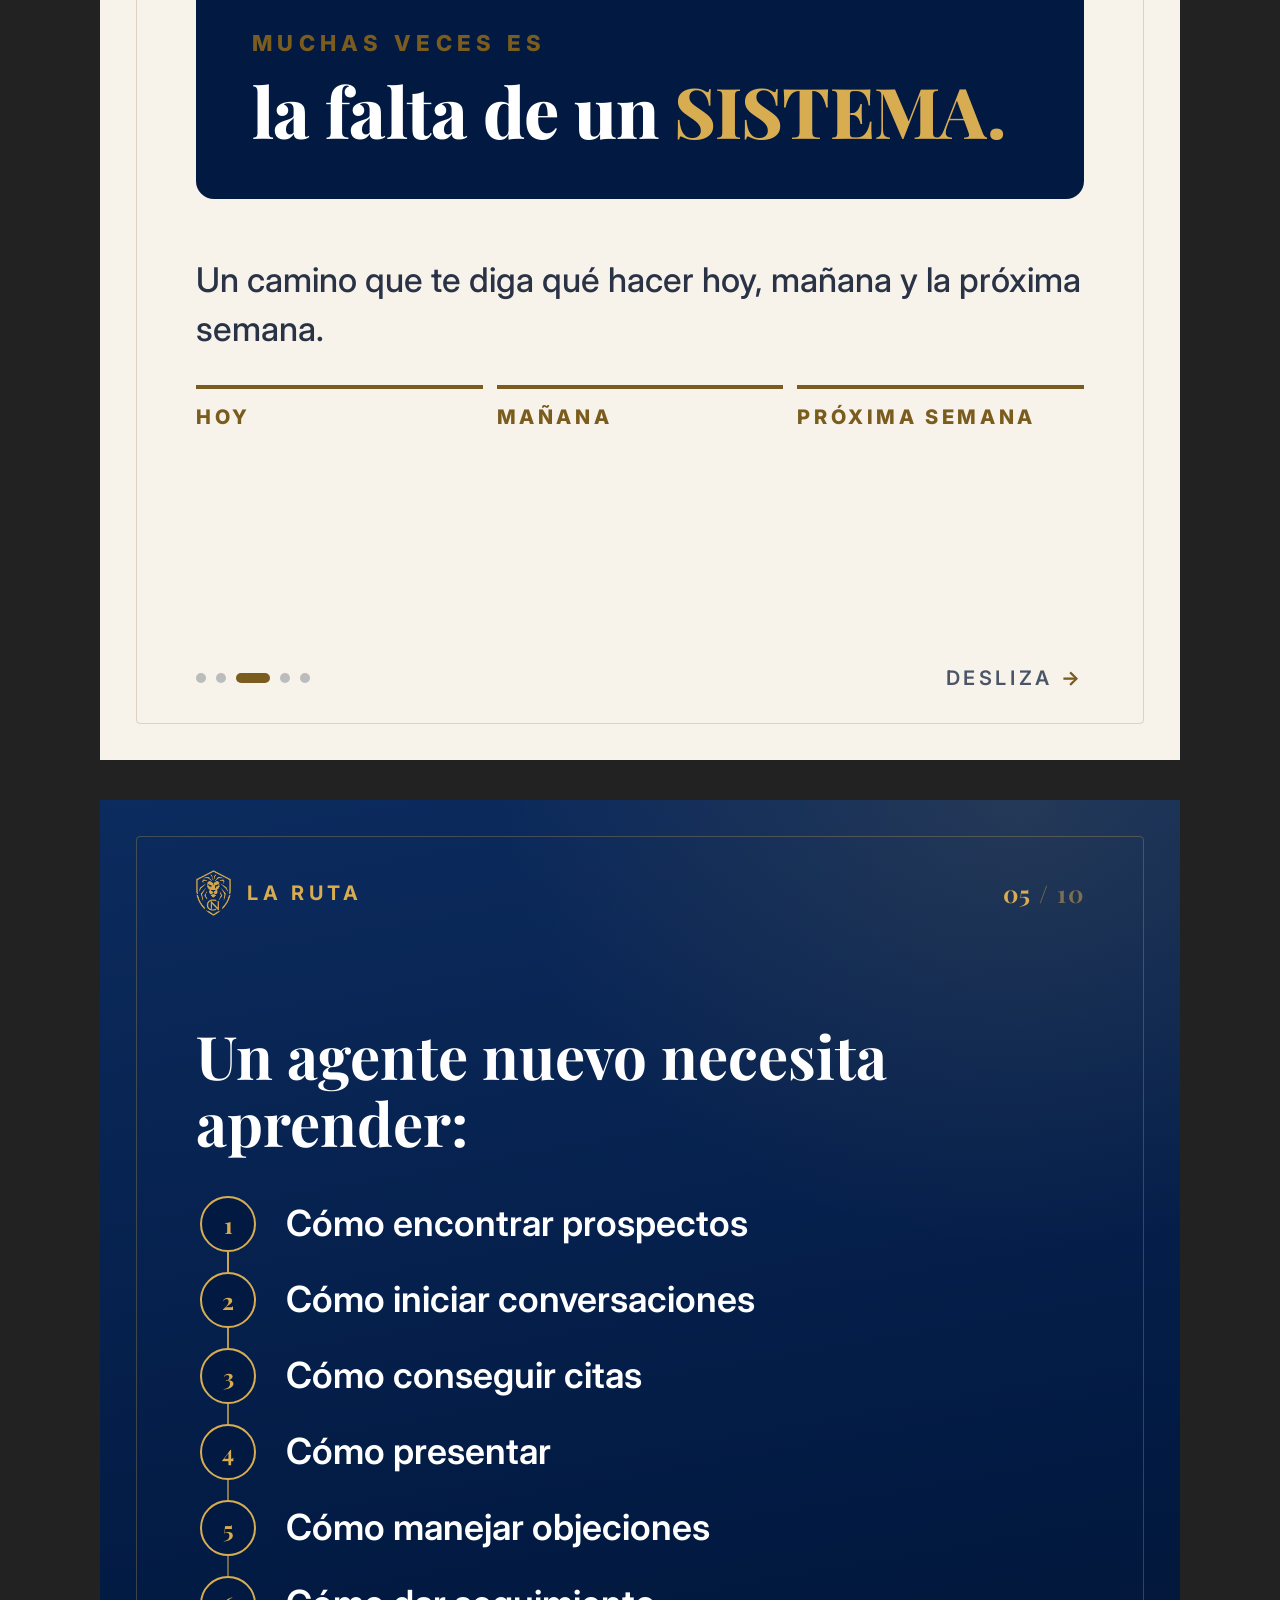
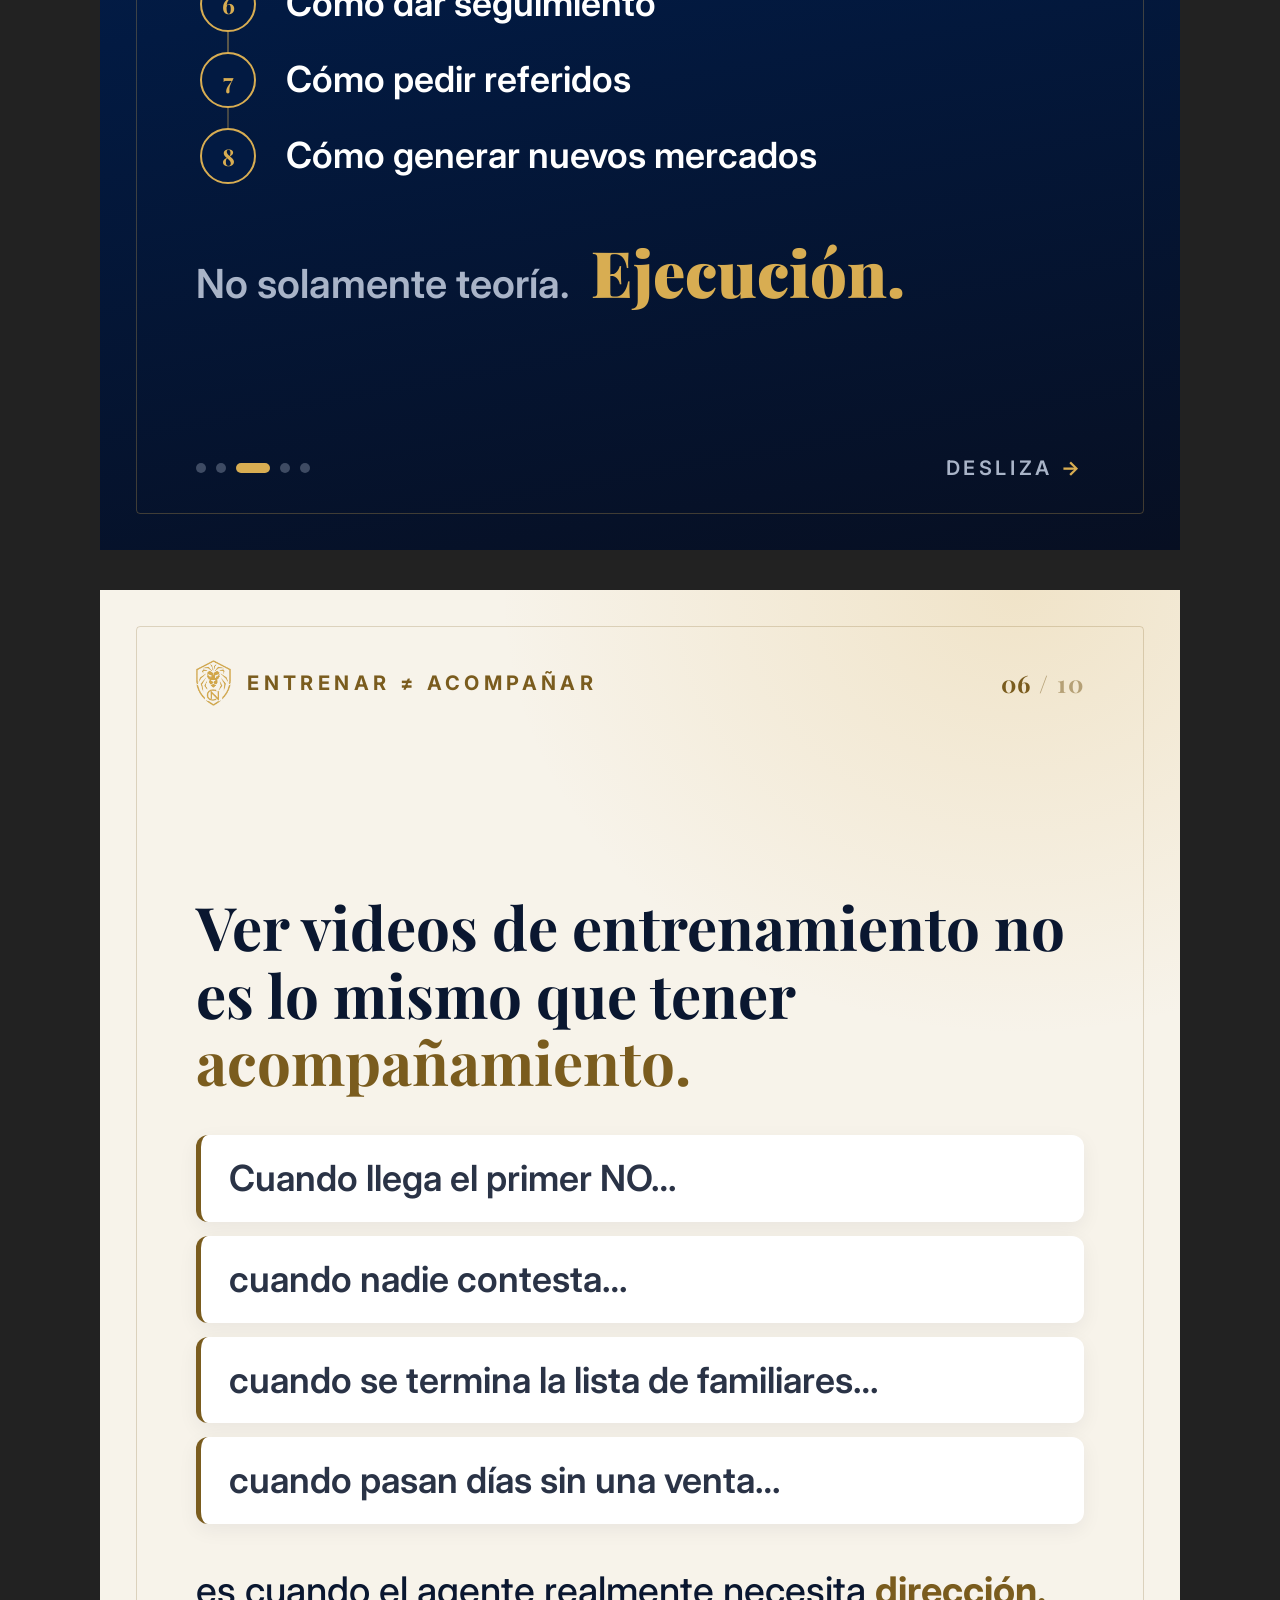
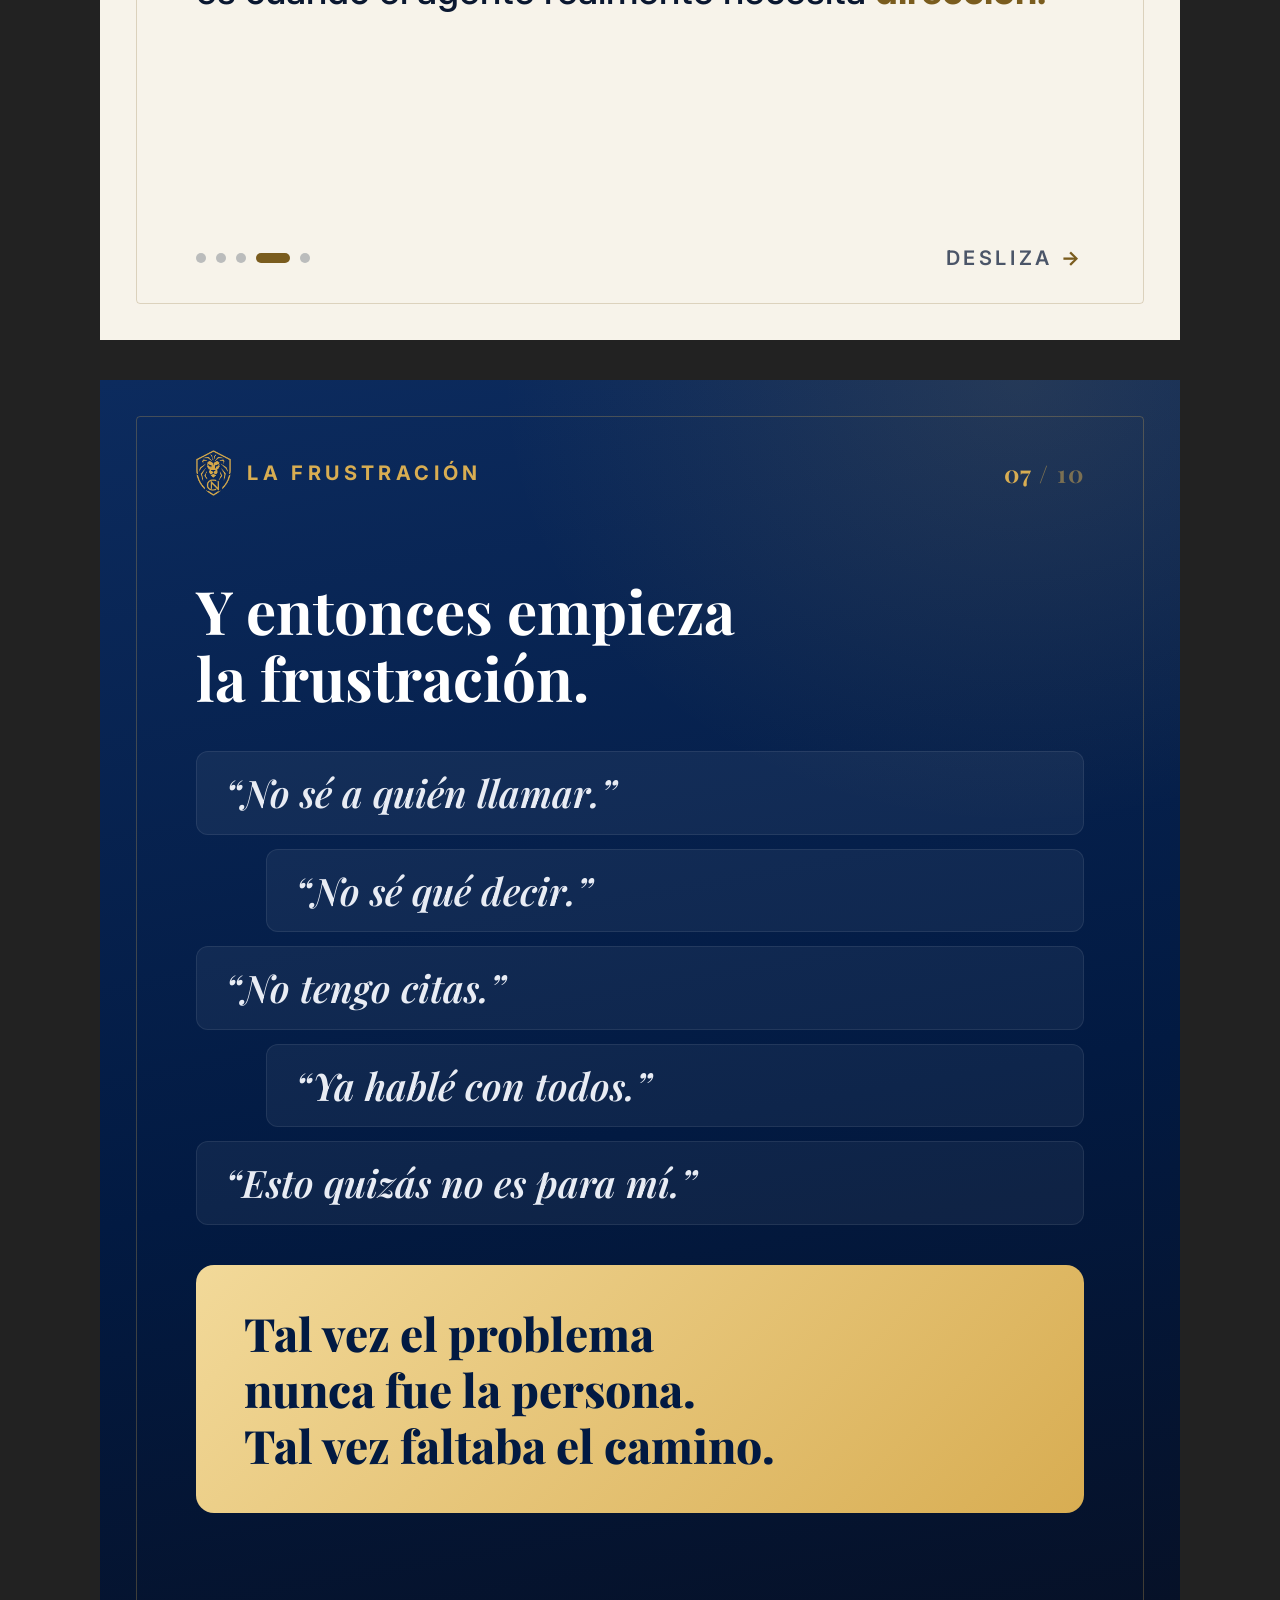
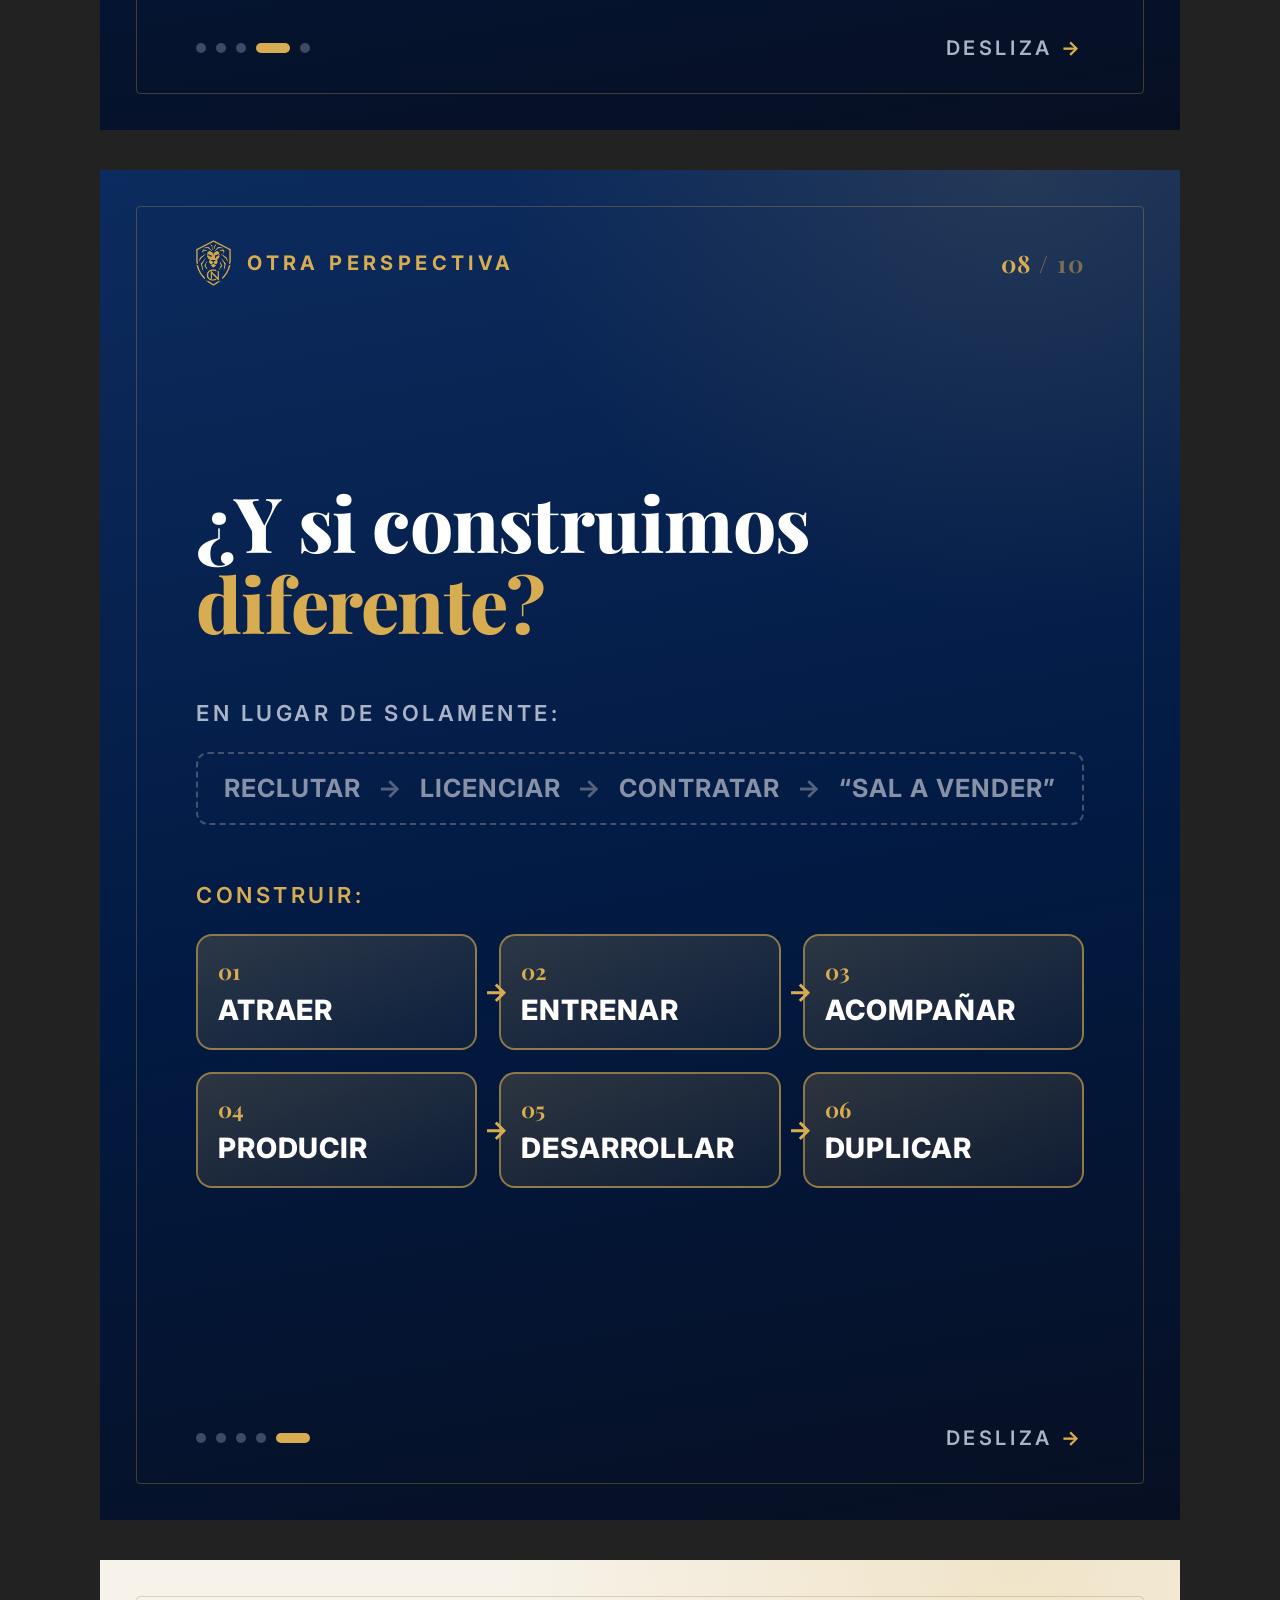
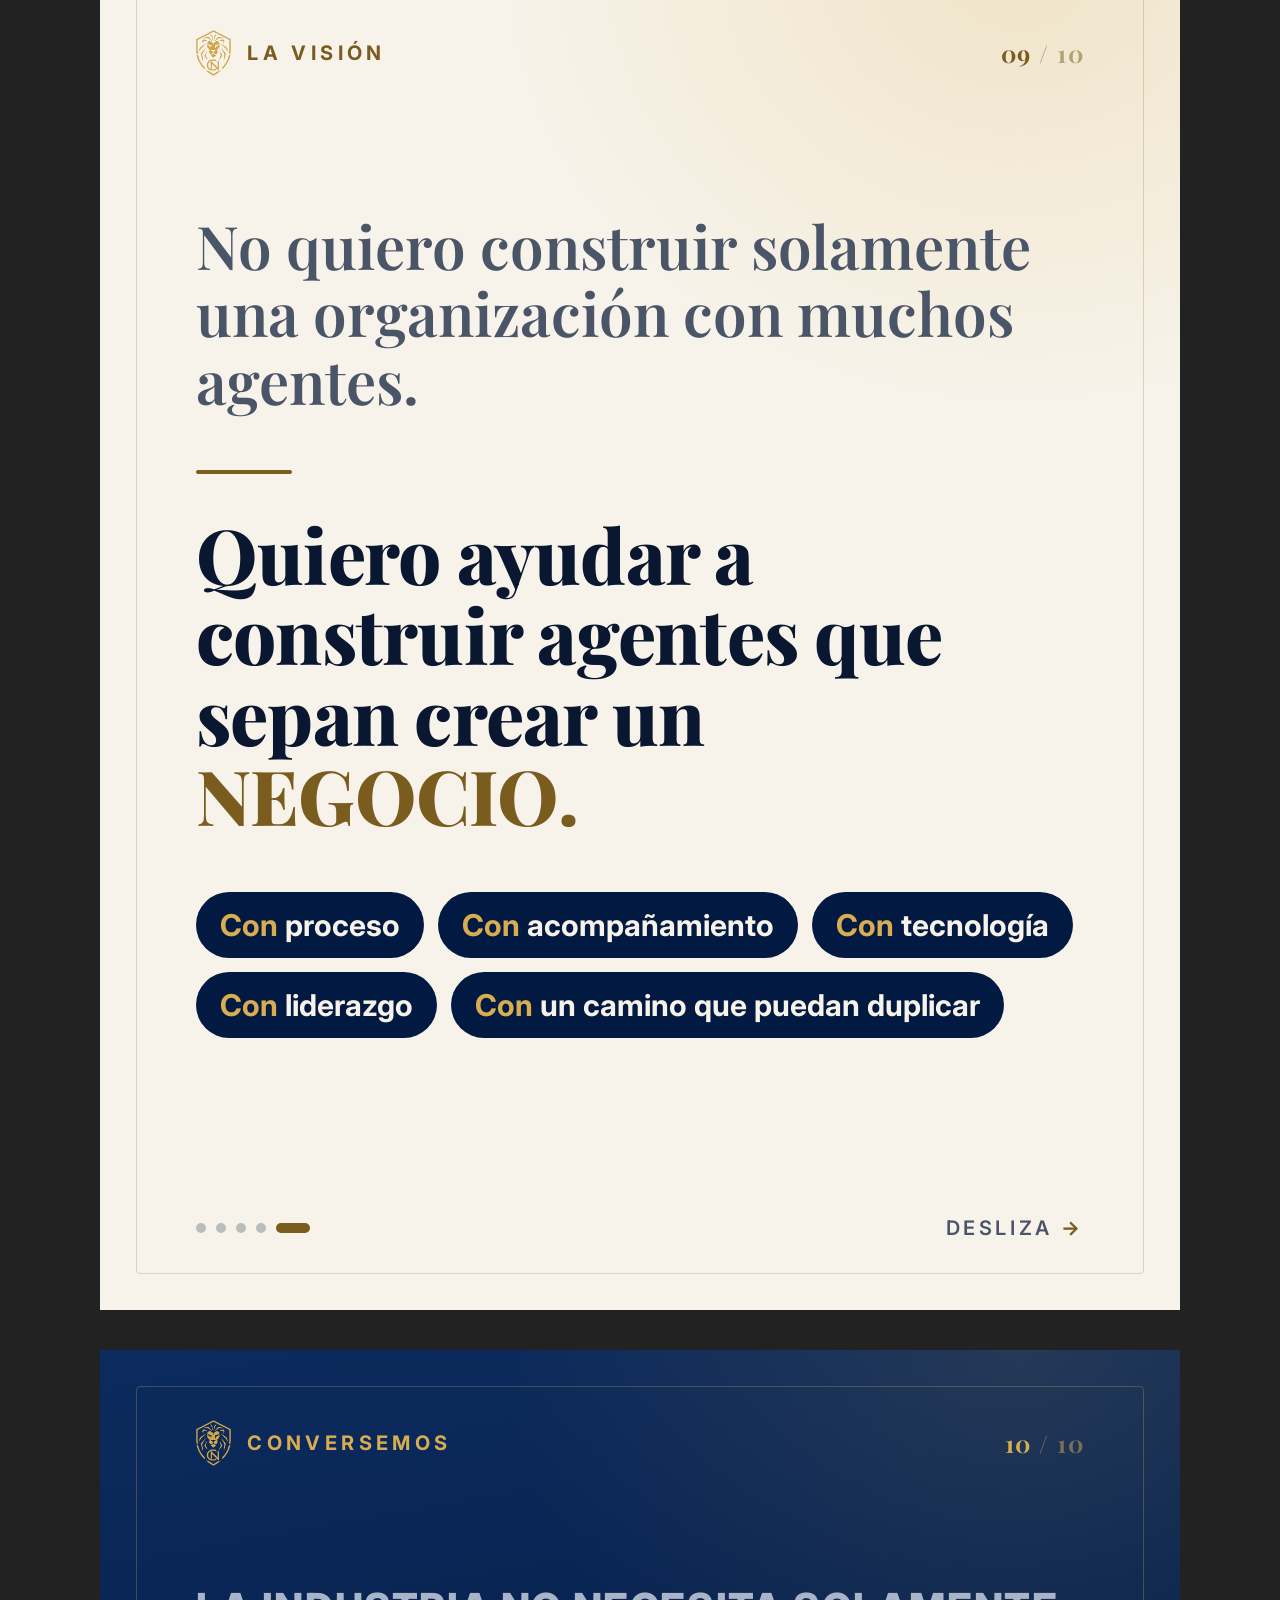
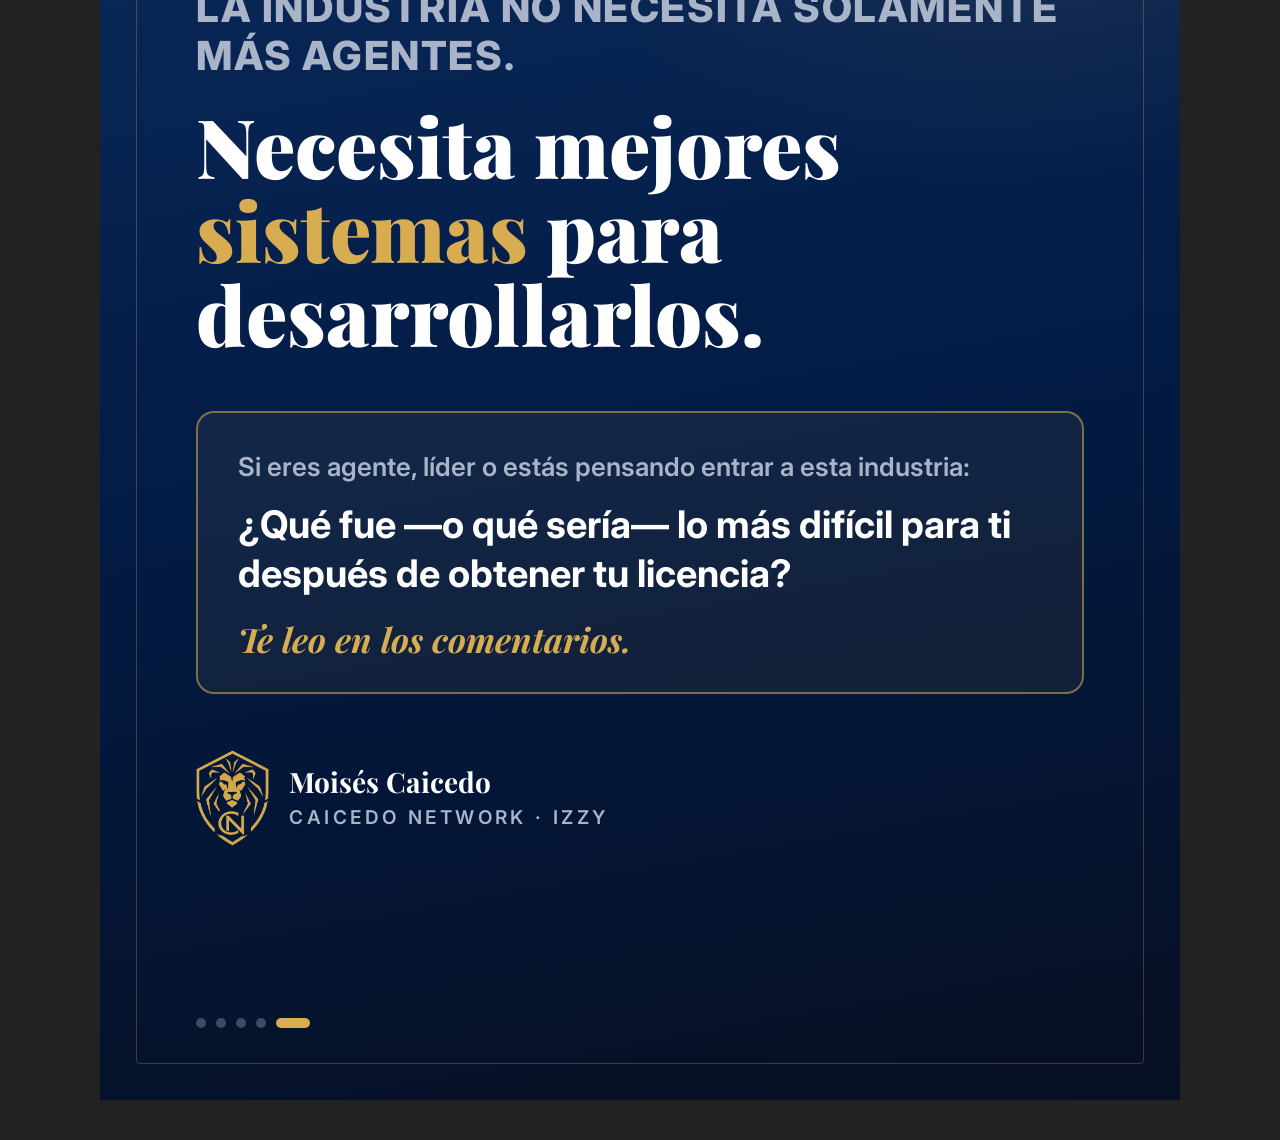
==== commit a2a8729c: "Carousel: integrate Caicedo Network logo and align palette to brand gold/navy Co-Authored-By: Claude" ====
--- a/social/carrusel-licencia-y-ahora-que/slides.html
+++ b/social/carrusel-licencia-y-ahora-que/slides.html
@@ -7,7 +7,7 @@
 <link href="https://fonts.googleapis.com/css2?family=Inter:wght@400;500;600;700;800;900&family=Playfair+Display:ital,wght@0,600;0,700;0,800;0,900;1,600&display=block" rel="stylesheet">
 <style>
 :root{
-  --navy:#0a1730;--navy2:#132a52;--gold:#d5b875;--gold2:#f0dcaa;--goldInk:#7a5c1e;
+  --navy:#021a42;--navy2:#0c2b5e;--gold:#d8ad52;--gold2:#f2d999;--goldInk:#7a5c1e;
   --ivory:#f7f3ea;--white:#ffffff;--muted:#a9b4c8;--ink:#0a1730;--inkMuted:#4b5568;
   --serif:"Playfair Display",Georgia,serif;--sans:Inter,system-ui,sans-serif;
   --sx:96px;--top:150px;--bottom:170px;
@@ -15,17 +15,19 @@
 *{box-sizing:border-box;margin:0;padding:0}
 body{background:#222;font-family:var(--sans);display:flex;flex-direction:column;gap:40px;align-items:center;padding:40px 0}
 .slide{width:1080px;height:1350px;position:relative;overflow:hidden;color:var(--white);
-  background:radial-gradient(ellipse 80% 55% at 85% 0%,rgba(213,184,117,.13),transparent 60%),
+  background:radial-gradient(ellipse 80% 55% at 85% 0%,rgba(216,173,82,.13),transparent 60%),
              linear-gradient(170deg,var(--navy2) 0%,var(--navy) 55%,#070f22 100%)}
-.slide.light{color:var(--ink);background:radial-gradient(ellipse 80% 55% at 85% 0%,rgba(213,184,117,.22),transparent 60%),var(--ivory)}
+.slide.light{color:var(--ink);background:radial-gradient(ellipse 80% 55% at 85% 0%,rgba(216,173,82,.22),transparent 60%),var(--ivory)}
 
 /* marco común */
 .frame{position:absolute;inset:0;pointer-events:none}
-.frame::before{content:"";position:absolute;inset:36px;border:1.5px solid rgba(213,184,117,.28);border-radius:4px}
+.frame::before{content:"";position:absolute;inset:36px;border:1.5px solid rgba(216,173,82,.28);border-radius:4px}
 .light .frame::before{border-color:rgba(122,92,30,.22)}
 .hdr{position:absolute;top:70px;left:var(--sx);right:var(--sx);display:flex;justify-content:space-between;align-items:center;
   font:700 20px/1 var(--sans);letter-spacing:.22em;text-transform:uppercase;color:var(--gold)}
 .light .hdr{color:var(--goldInk)}
+.hdr .mark{display:flex;align-items:center;gap:16px}
+.hdr .mark img{height:46px;width:auto;display:block}
 .hdr .num{font-family:var(--serif);letter-spacing:.06em;font-size:24px}
 .hdr .num span{opacity:.5}
 .ftr{position:absolute;bottom:72px;left:var(--sx);right:var(--sx);display:flex;justify-content:space-between;align-items:center;
@@ -64,13 +66,13 @@
 /* 02 */
 .list{display:flex;flex-direction:column;gap:26px}
 .row{display:flex;align-items:center;gap:28px;font:600 42px/1.2 var(--sans)}
-.ico{width:76px;height:76px;flex:none;border-radius:50%;border:2px solid rgba(213,184,117,.55);display:grid;place-items:center;background:rgba(213,184,117,.08)}
+.ico{width:76px;height:76px;flex:none;border-radius:50%;border:2px solid rgba(216,173,82,.55);display:grid;place-items:center;background:rgba(216,173,82,.08)}
 .ico svg{width:38px;height:38px;stroke:var(--gold);fill:none;stroke-width:2;stroke-linecap:round;stroke-linejoin:round}
 .callout{border-left:6px solid var(--gold);padding:8px 0 8px 36px}
 
 /* 03 */
 .chips{display:grid;grid-template-columns:1fr 1fr;gap:18px}
-.chip{border:2px solid rgba(213,184,117,.45);border-radius:14px;padding:24px 28px;font:700 38px/1 var(--sans);background:rgba(255,255,255,.03)}
+.chip{border:2px solid rgba(216,173,82,.45);border-radius:14px;padding:24px 28px;font:700 38px/1 var(--sans);background:rgba(255,255,255,.03)}
 .chip small{display:block;font:700 18px/1 var(--sans);letter-spacing:.2em;color:var(--gold);margin-bottom:12px}
 .ask{font:900 92px/1 var(--serif);color:var(--gold);letter-spacing:-.01em}
 
@@ -84,7 +86,7 @@
 
 /* 05 */
 .route{position:relative;display:flex;flex-direction:column;gap:20px;padding-left:4px}
-.route::before{content:"";position:absolute;left:31px;top:26px;bottom:26px;width:2px;background:linear-gradient(var(--gold),rgba(213,184,117,.25))}
+.route::before{content:"";position:absolute;left:31px;top:26px;bottom:26px;width:2px;background:linear-gradient(var(--gold),rgba(216,173,82,.25))}
 .step{display:flex;align-items:center;gap:30px;font:600 36px/1.15 var(--sans);position:relative}
 .step b{width:56px;height:56px;flex:none;border-radius:50%;background:var(--navy);border:2px solid var(--gold);color:var(--gold);
   display:grid;place-items:center;font:700 23px/1 var(--serif)}
@@ -107,7 +109,7 @@
 .old{display:flex;justify-content:space-between;align-items:center;white-space:nowrap;font:700 25px/1 var(--sans);letter-spacing:.04em;color:#8792a8;border:2px dashed #46526d;padding:22px 26px;border-radius:12px}
 .old em{font-style:normal;color:#56627c}
 .grid6{display:grid;grid-template-columns:repeat(3,1fr);gap:22px 22px}
-.g{border-radius:16px;padding:24px 20px;background:linear-gradient(160deg,rgba(213,184,117,.2),rgba(213,184,117,.05));border:2px solid rgba(213,184,117,.6);position:relative}
+.g{border-radius:16px;padding:24px 20px;background:linear-gradient(160deg,rgba(216,173,82,.2),rgba(216,173,82,.05));border:2px solid rgba(216,173,82,.6);position:relative}
 .g small{display:block;font:700 22px/1 var(--serif);color:var(--gold);margin-bottom:14px}
 .g span{font:800 28px/1 var(--sans);letter-spacing:.03em}
 .g:not(:nth-child(3n))::after{content:"→";position:absolute;right:-21px;top:50%;transform:translate(50%,-50%);font:700 26px/1 var(--sans);color:var(--gold);z-index:2}
@@ -122,12 +124,12 @@
 /* 10 */
 .s10 .top{font:800 40px/1.2 var(--sans);letter-spacing:.04em;color:var(--muted)}
 .s10 .big{font:900 82px/1.02 var(--serif);color:var(--white)}
-.cta{border:2px solid rgba(213,184,117,.55);border-radius:18px;padding:36px 40px;background:rgba(213,184,117,.07)}
+.cta{border:2px solid rgba(216,173,82,.55);border-radius:18px;padding:36px 40px;background:rgba(216,173,82,.07)}
 .cta .who{font:600 26px/1.35 var(--sans);color:var(--muted)}
 .cta .q{font:700 38px/1.28 var(--sans);color:var(--white)}
 .cta .read{font:italic 700 34px/1 var(--serif);color:var(--gold)}
 .sig{display:flex;align-items:center;gap:20px}
-.sig .mono{width:64px;height:64px;border-radius:50%;border:2px solid var(--gold);display:grid;place-items:center;font:800 24px/1 var(--serif);color:var(--gold)}
+.sig img{height:96px;width:auto;display:block}
 .sig .n{font:700 28px/1.2 var(--serif)}
 .sig .o{font:600 19px/1.2 var(--sans);letter-spacing:.18em;text-transform:uppercase;color:var(--muted)}
 </style>
@@ -137,7 +139,7 @@
 <!-- 01 HOOK -->
 <section class="slide s1" id="s01">
   <div class="frame"></div>
-  <div class="hdr"><span>Caicedo Network</span><span class="num">01<span> / 10</span></span></div>
+  <div class="hdr"><span class="mark"><img src="assets/caicedo-shield.png" alt="">Caicedo Network</span><span class="num">01<span> / 10</span></span></div>
   <div class="content">
     <div class="rule"></div>
     <p class="pre mt40">Sacaste tu licencia<br>de seguros…</p>
@@ -150,7 +152,7 @@
 <!-- 02 LA PROMESA -->
 <section class="slide s2" id="s02">
   <div class="frame"></div>
-  <div class="hdr"><span>La promesa</span><span class="num">02<span> / 10</span></span></div>
+  <div class="hdr"><span class="mark"><img src="assets/caicedo-shield.png" alt="">La promesa</span><span class="num">02<span> / 10</span></span></div>
   <div class="content">
     <p class="h2">Te hablaron de:</p>
     <div class="list mt40">
@@ -168,7 +170,7 @@
 <!-- 03 LOS PRIMEROS DÍAS -->
 <section class="slide s3" id="s03">
   <div class="frame"></div>
-  <div class="hdr"><span>Los primeros días</span><span class="num">03<span> / 10</span></span></div>
+  <div class="hdr"><span class="mark"><img src="assets/caicedo-shield.png" alt="">Los primeros días</span><span class="num">03<span> / 10</span></span></div>
   <div class="content">
     <p class="h2">Empiezas con tu<br><span class="gold">mercado natural.</span></p>
     <div class="chips mt40">
@@ -186,7 +188,7 @@
 <!-- 04 EL VERDADERO PROBLEMA -->
 <section class="slide light s4" id="s04">
   <div class="frame"></div>
-  <div class="hdr"><span>El verdadero problema</span><span class="num">04<span> / 10</span></span></div>
+  <div class="hdr"><span class="mark"><img src="assets/caicedo-shield.png" alt="">El verdadero problema</span><span class="num">04<span> / 10</span></span></div>
   <div class="content">
     <p class="h2">El problema no siempre<br>es el producto.<br>Ni siquiera es la licencia.</p>
     <div class="highlight mt56">
@@ -202,7 +204,7 @@
 <!-- 05 LO QUE UN AGENTE NUEVO NECESITA -->
 <section class="slide s5" id="s05">
   <div class="frame"></div>
-  <div class="hdr"><span>La ruta</span><span class="num">05<span> / 10</span></span></div>
+  <div class="hdr"><span class="mark"><img src="assets/caicedo-shield.png" alt="">La ruta</span><span class="num">05<span> / 10</span></span></div>
   <div class="content">
     <p class="h2">Un agente nuevo necesita aprender:</p>
     <div class="route mt40">
@@ -223,7 +225,7 @@
 <!-- 06 ENTRENAR NO ES ACOMPAÑAR -->
 <section class="slide light s6" id="s06">
   <div class="frame"></div>
-  <div class="hdr"><span>Entrenar ≠ acompañar</span><span class="num">06<span> / 10</span></span></div>
+  <div class="hdr"><span class="mark"><img src="assets/caicedo-shield.png" alt="">Entrenar ≠ acompañar</span><span class="num">06<span> / 10</span></span></div>
   <div class="content">
     <p class="h2">Ver videos de entrenamiento no es lo mismo que tener <span class="gold">acompañamiento.</span></p>
     <div class="cuando mt40">
@@ -240,7 +242,7 @@
 <!-- 07 FRUSTRACIÓN -->
 <section class="slide s7" id="s07">
   <div class="frame"></div>
-  <div class="hdr"><span>La frustración</span><span class="num">07<span> / 10</span></span></div>
+  <div class="hdr"><span class="mark"><img src="assets/caicedo-shield.png" alt="">La frustración</span><span class="num">07<span> / 10</span></span></div>
   <div class="content">
     <p class="h2">Y entonces empieza<br>la frustración.</p>
     <div class="quotes mt40">
@@ -258,7 +260,7 @@
 <!-- 08 CAMBIO DE PERSPECTIVA -->
 <section class="slide s8" id="s08">
   <div class="frame"></div>
-  <div class="hdr"><span>Otra perspectiva</span><span class="num">08<span> / 10</span></span></div>
+  <div class="hdr"><span class="mark"><img src="assets/caicedo-shield.png" alt="">Otra perspectiva</span><span class="num">08<span> / 10</span></span></div>
   <div class="content">
     <p class="h1">¿Y si construimos <span class="gold">diferente?</span></p>
     <p class="downnote mt56">En lugar de solamente:</p>
@@ -279,7 +281,7 @@
 <!-- 09 LA VISIÓN -->
 <section class="slide light s9" id="s09">
   <div class="frame"></div>
-  <div class="hdr"><span>La visión</span><span class="num">09<span> / 10</span></span></div>
+  <div class="hdr"><span class="mark"><img src="assets/caicedo-shield.png" alt="">La visión</span><span class="num">09<span> / 10</span></span></div>
   <div class="content">
     <p class="h2">No quiero construir solamente una organización con muchos agentes.</p>
     <div class="rule mt56"></div>
@@ -298,7 +300,7 @@
 <!-- 10 CTA -->
 <section class="slide s10" id="s10">
   <div class="frame"></div>
-  <div class="hdr"><span>Conversemos</span><span class="num">10<span> / 10</span></span></div>
+  <div class="hdr"><span class="mark"><img src="assets/caicedo-shield.png" alt="">Conversemos</span><span class="num">10<span> / 10</span></span></div>
   <div class="content">
     <p class="top">LA INDUSTRIA NO NECESITA SOLAMENTE MÁS AGENTES.</p>
     <p class="big mt24">Necesita mejores <span class="gold">sistemas</span> para desarrollarlos.</p>
@@ -307,7 +309,7 @@
       <p class="q mt16">¿Qué fue —o qué sería— lo más difícil para ti después de obtener tu licencia?</p>
       <p class="read mt24">Te leo en los comentarios.</p>
     </div>
-    <div class="sig mt56"><span class="mono">MC</span><div><p class="n">Moisés Caicedo</p><p class="o mt8">Caicedo Network · IZZY</p></div></div>
+    <div class="sig mt56"><img src="assets/caicedo-shield.png" alt="Caicedo Network"><div><p class="n">Moisés Caicedo</p><p class="o mt8">Caicedo Network · IZZY</p></div></div>
   </div>
   <div class="ftr"><div class="dots"><i></i><i></i><i></i><i></i><i class="on"></i></div><span></span></div>
 </section>
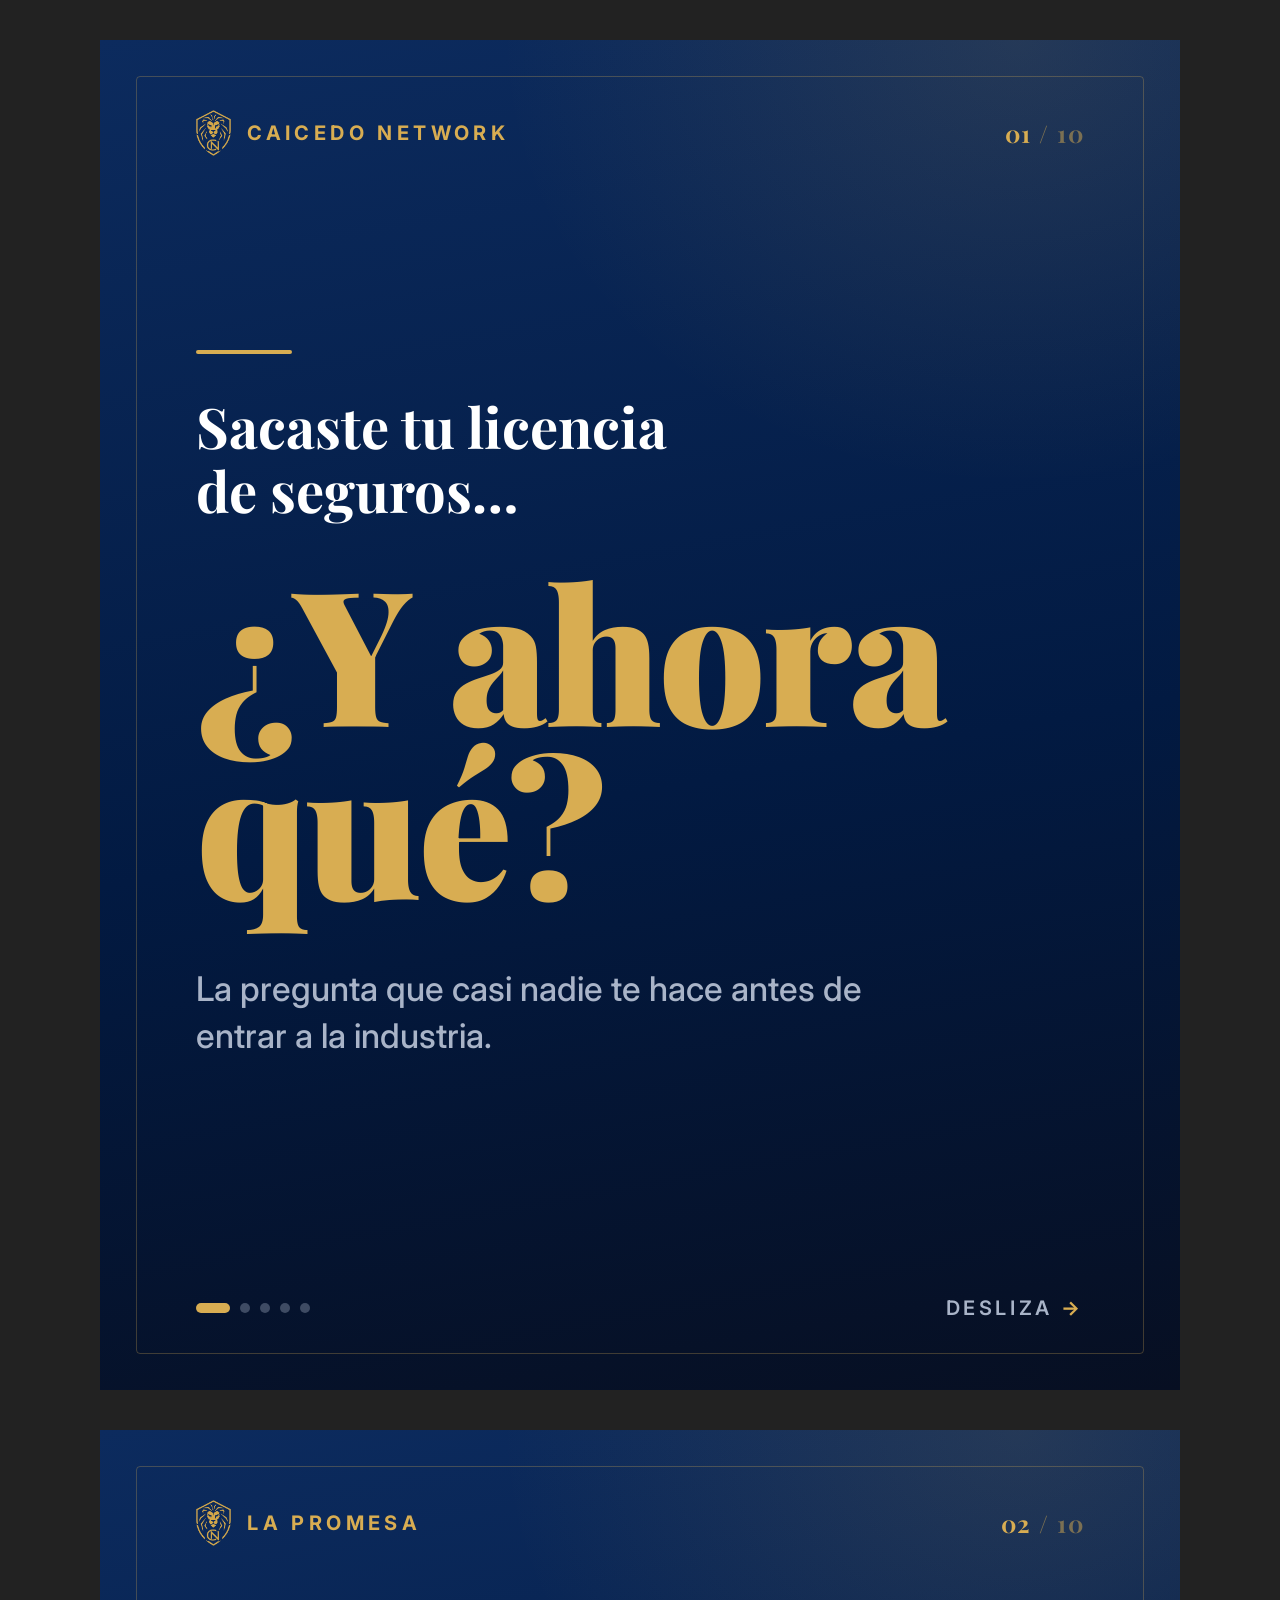
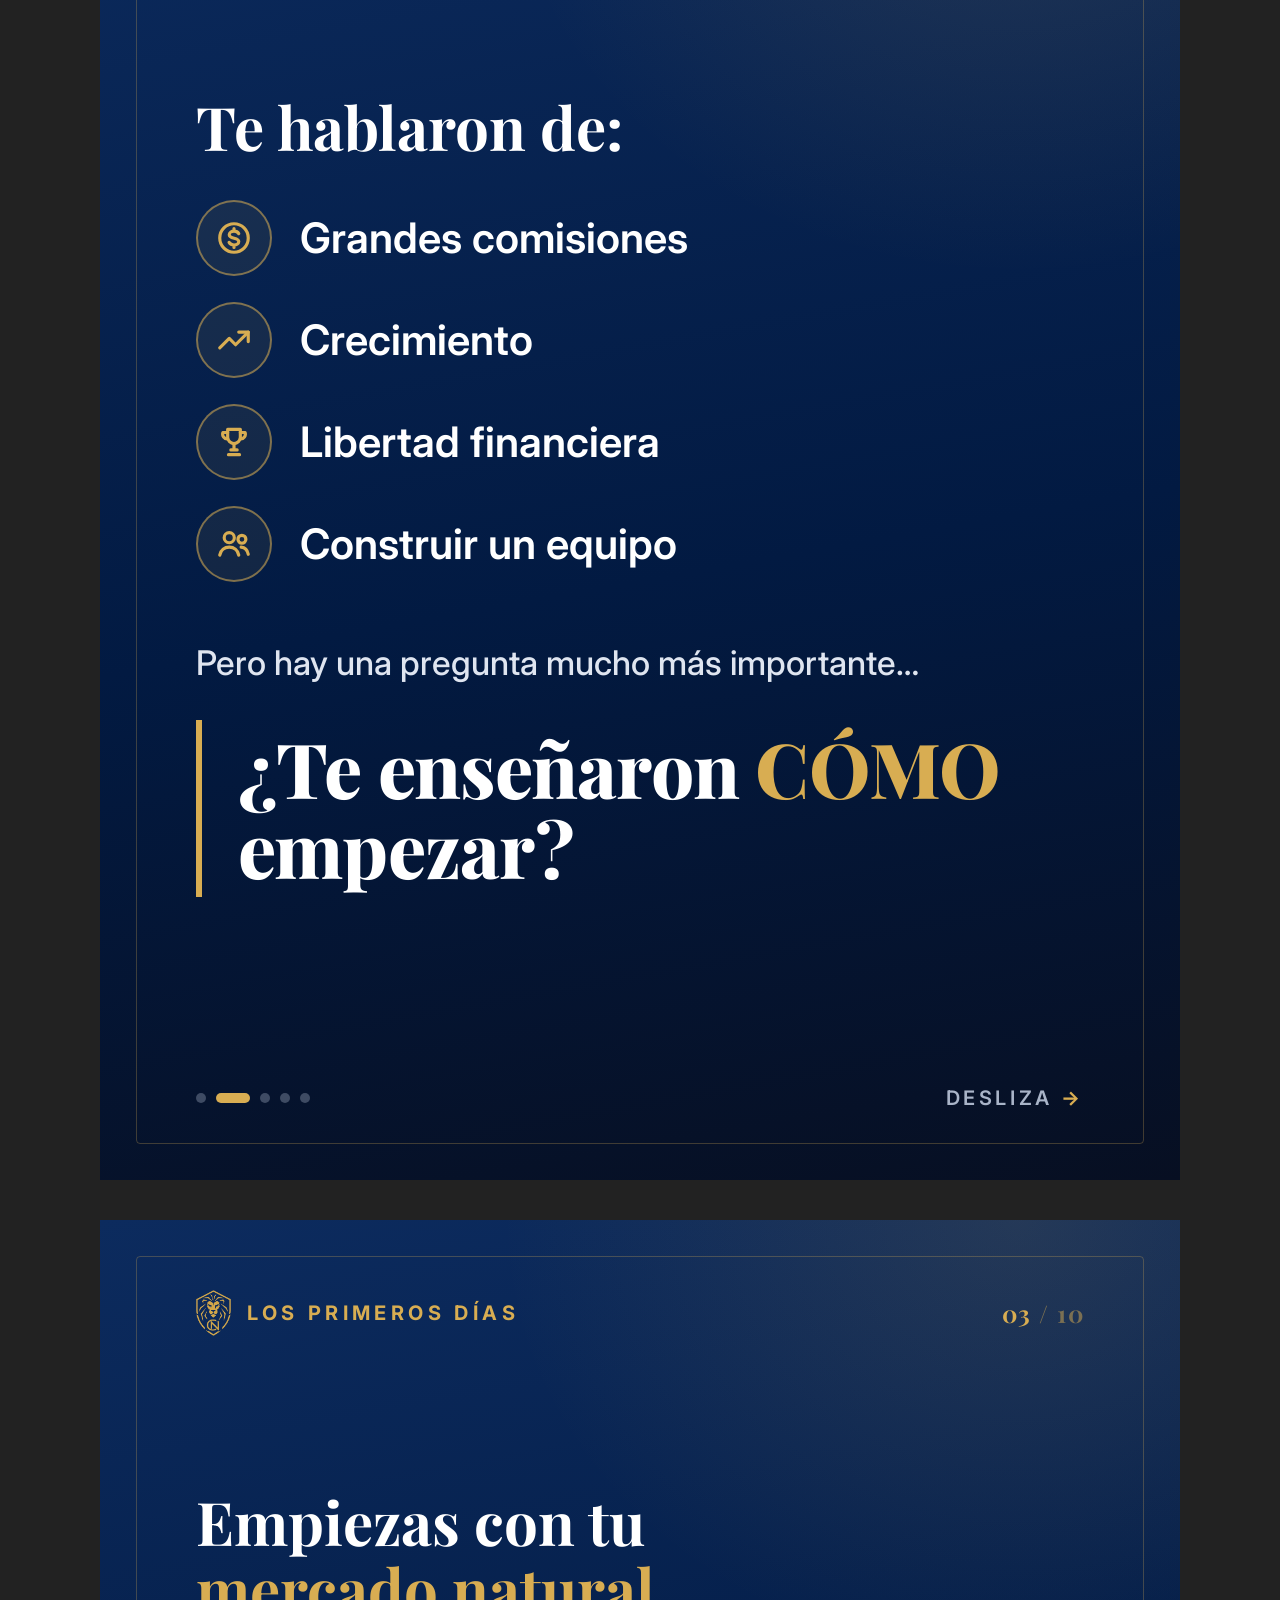
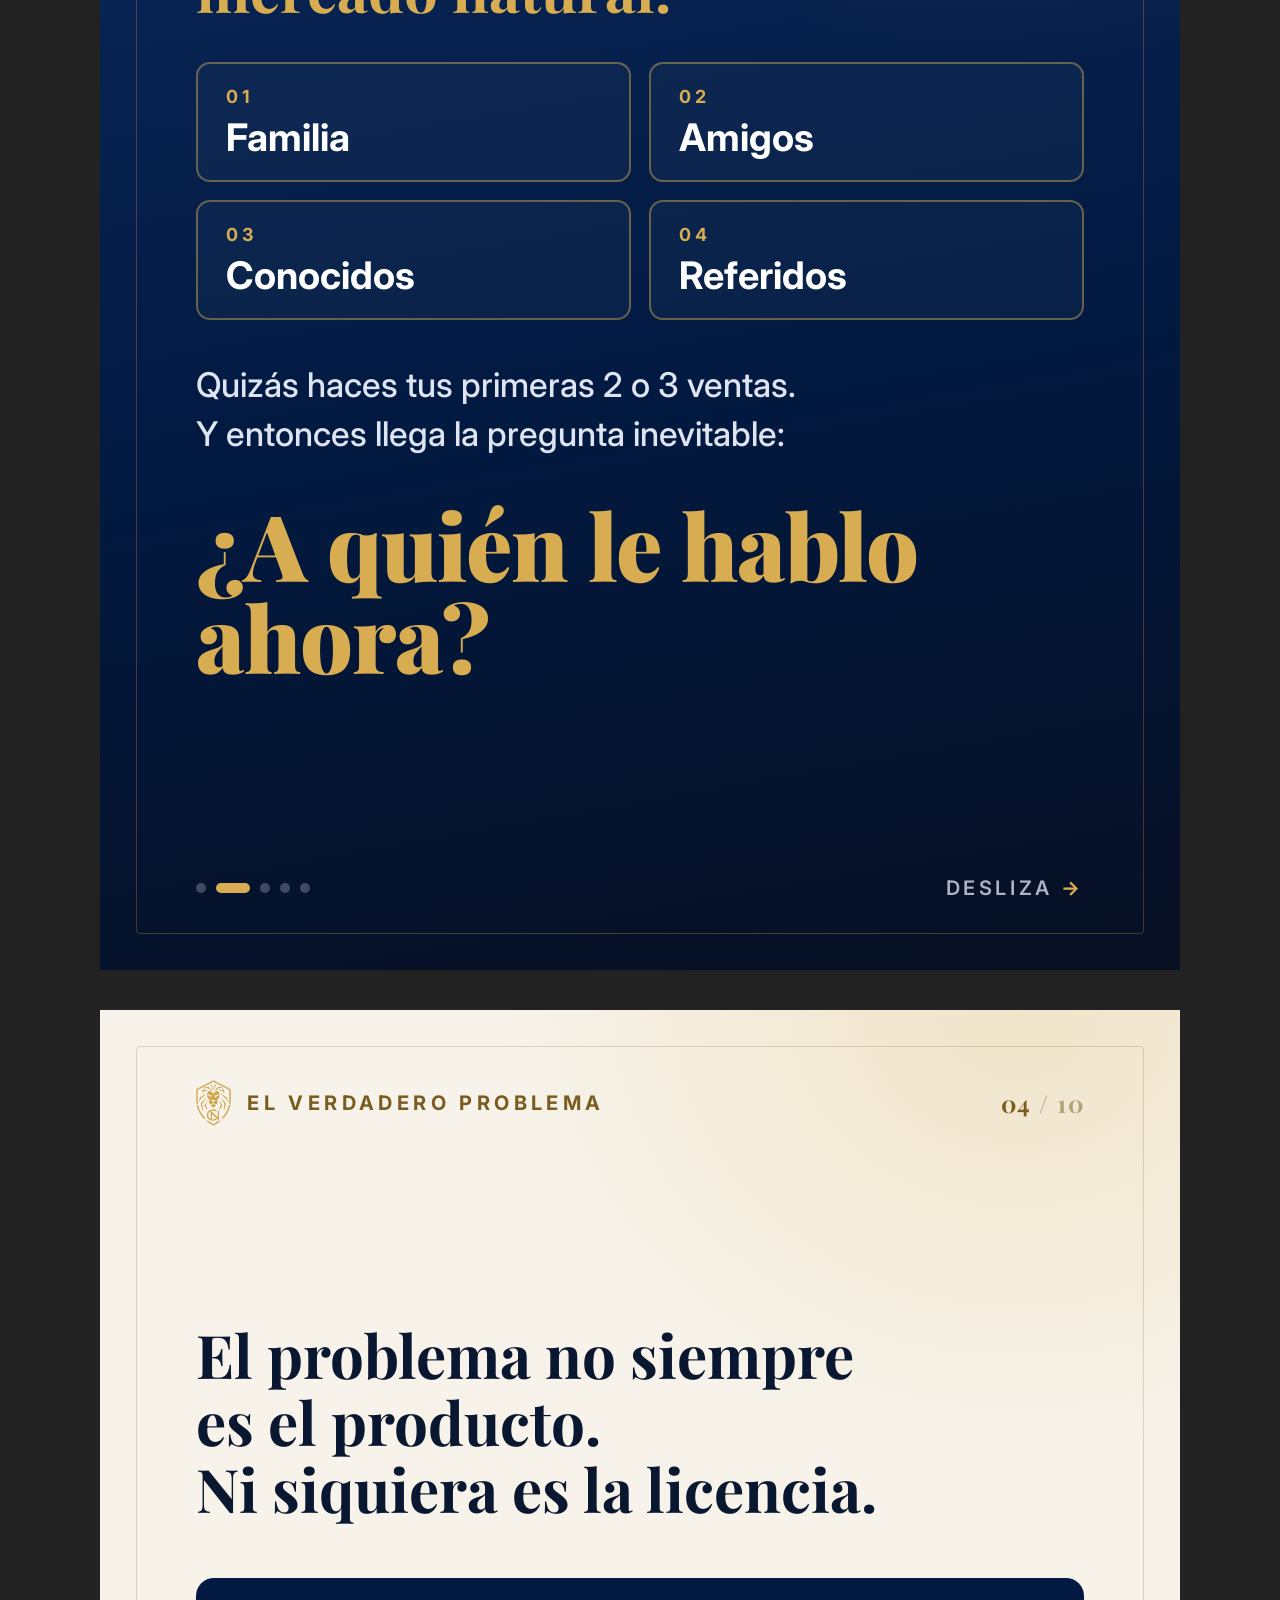
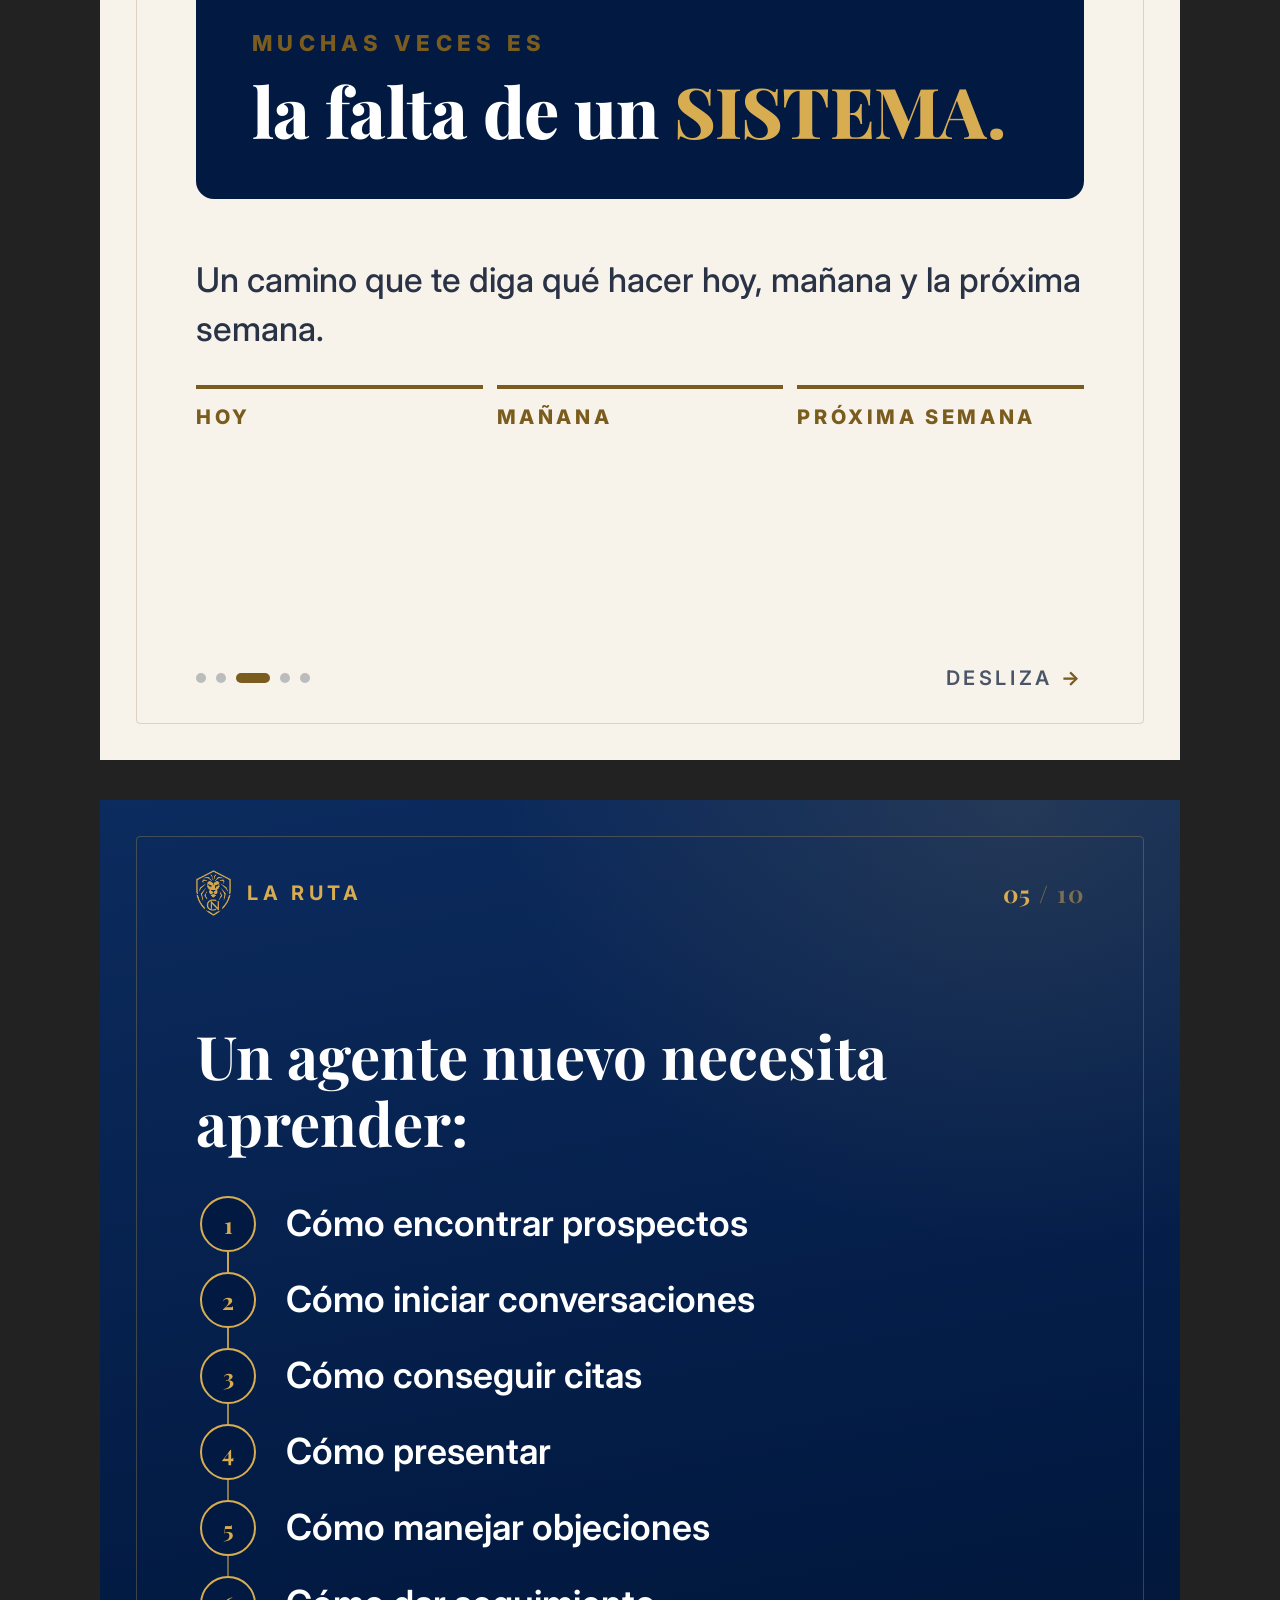
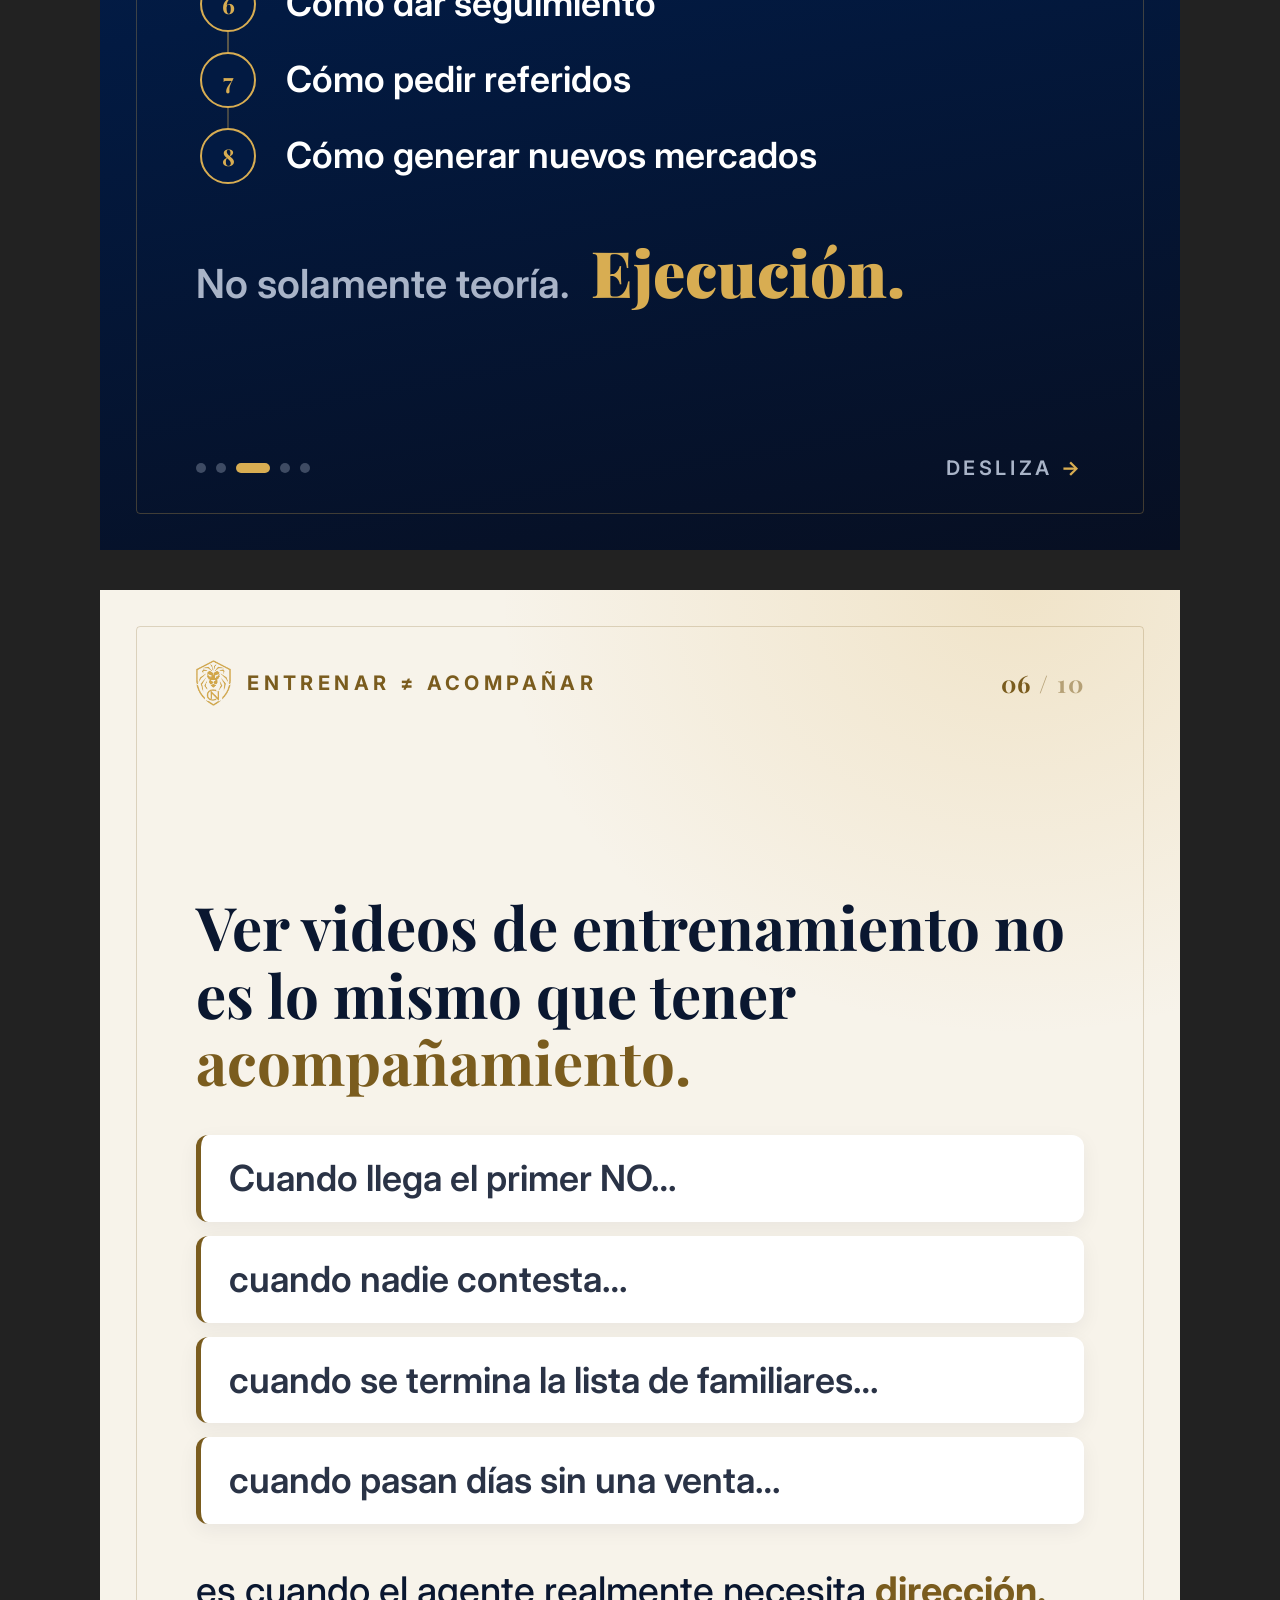
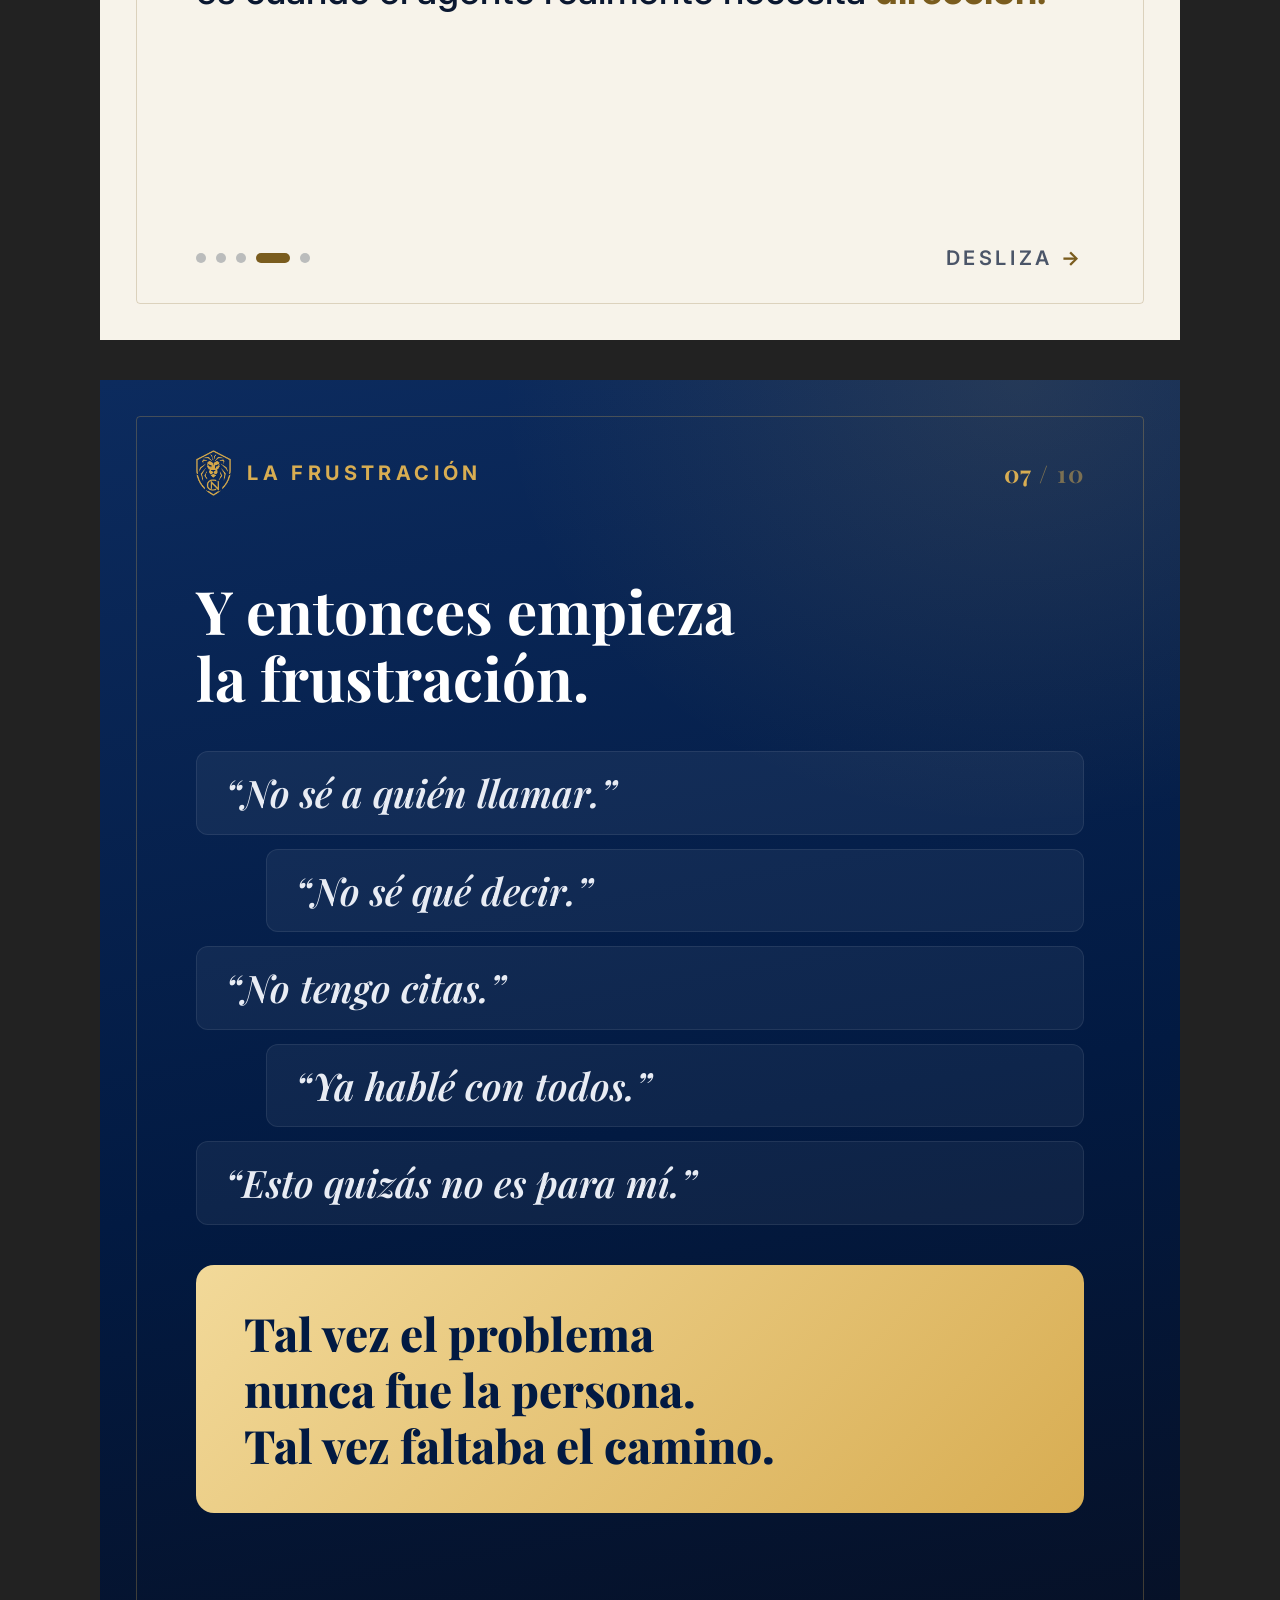
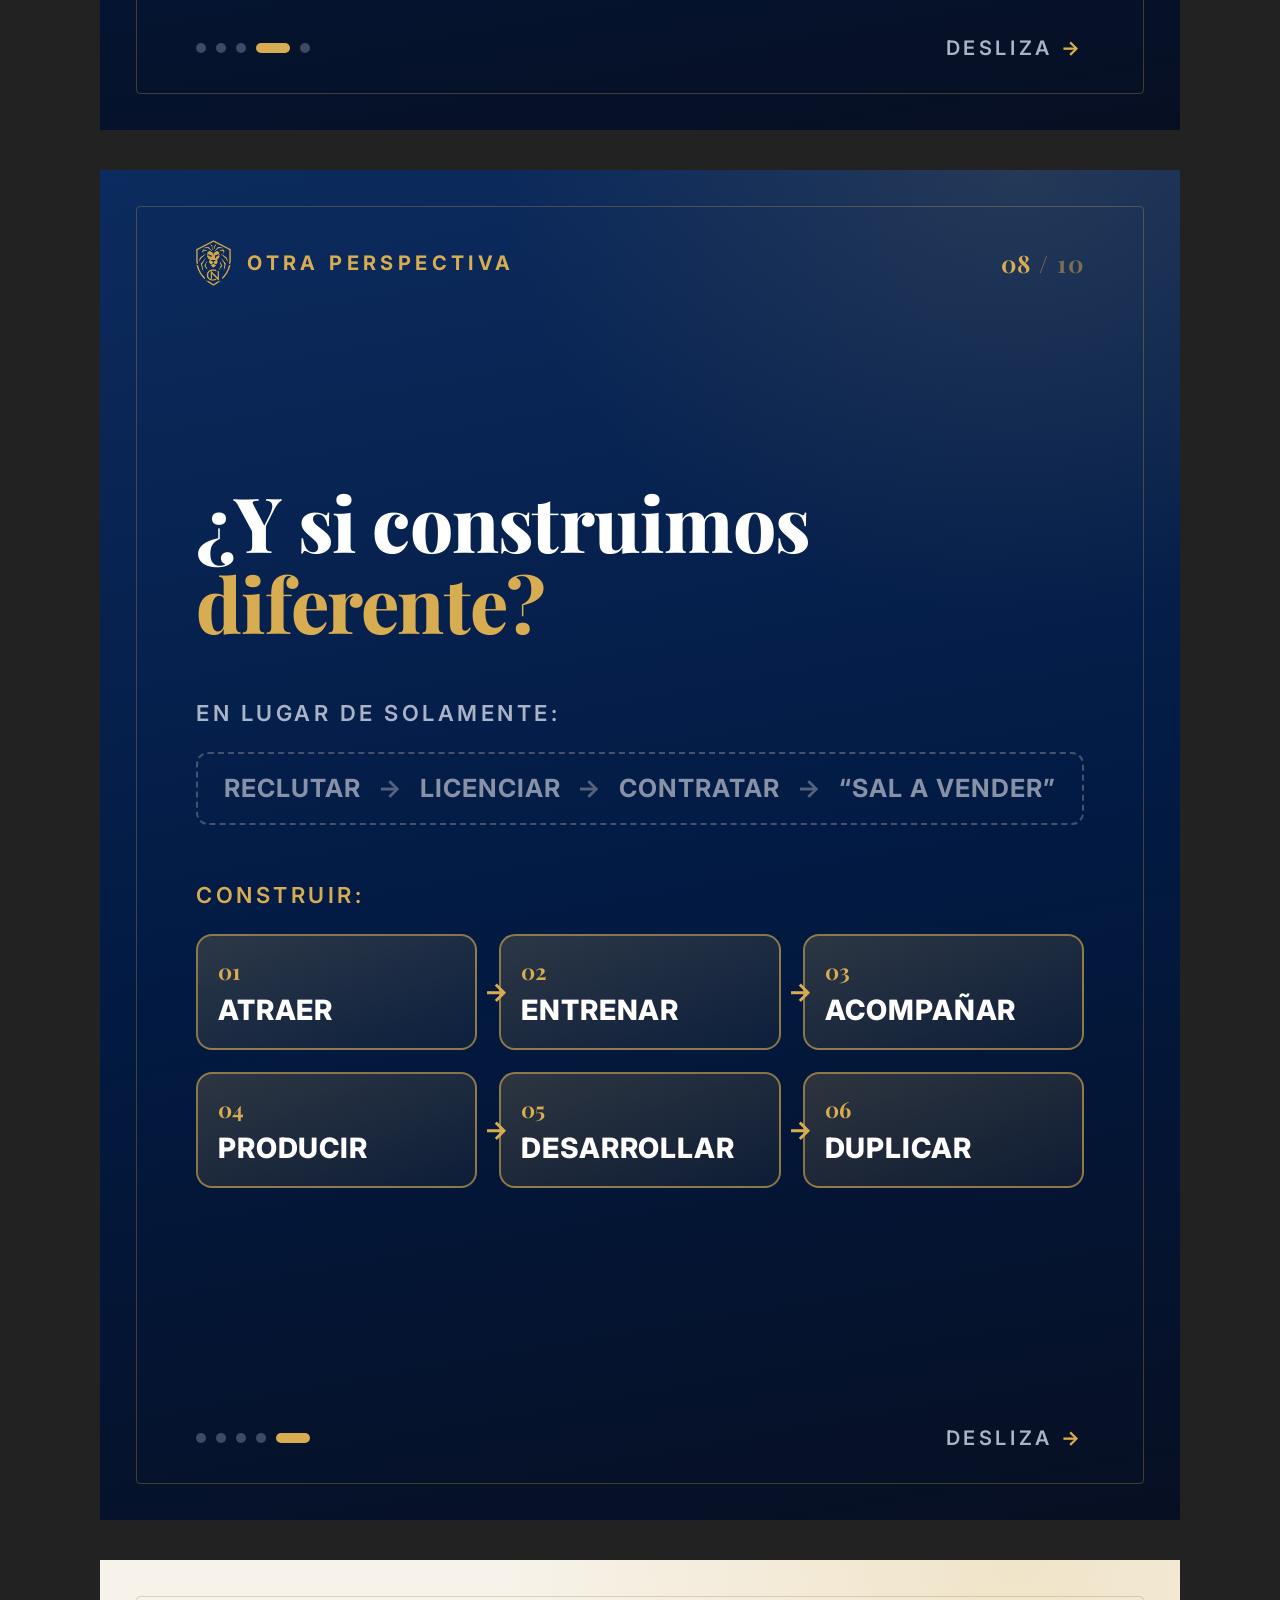
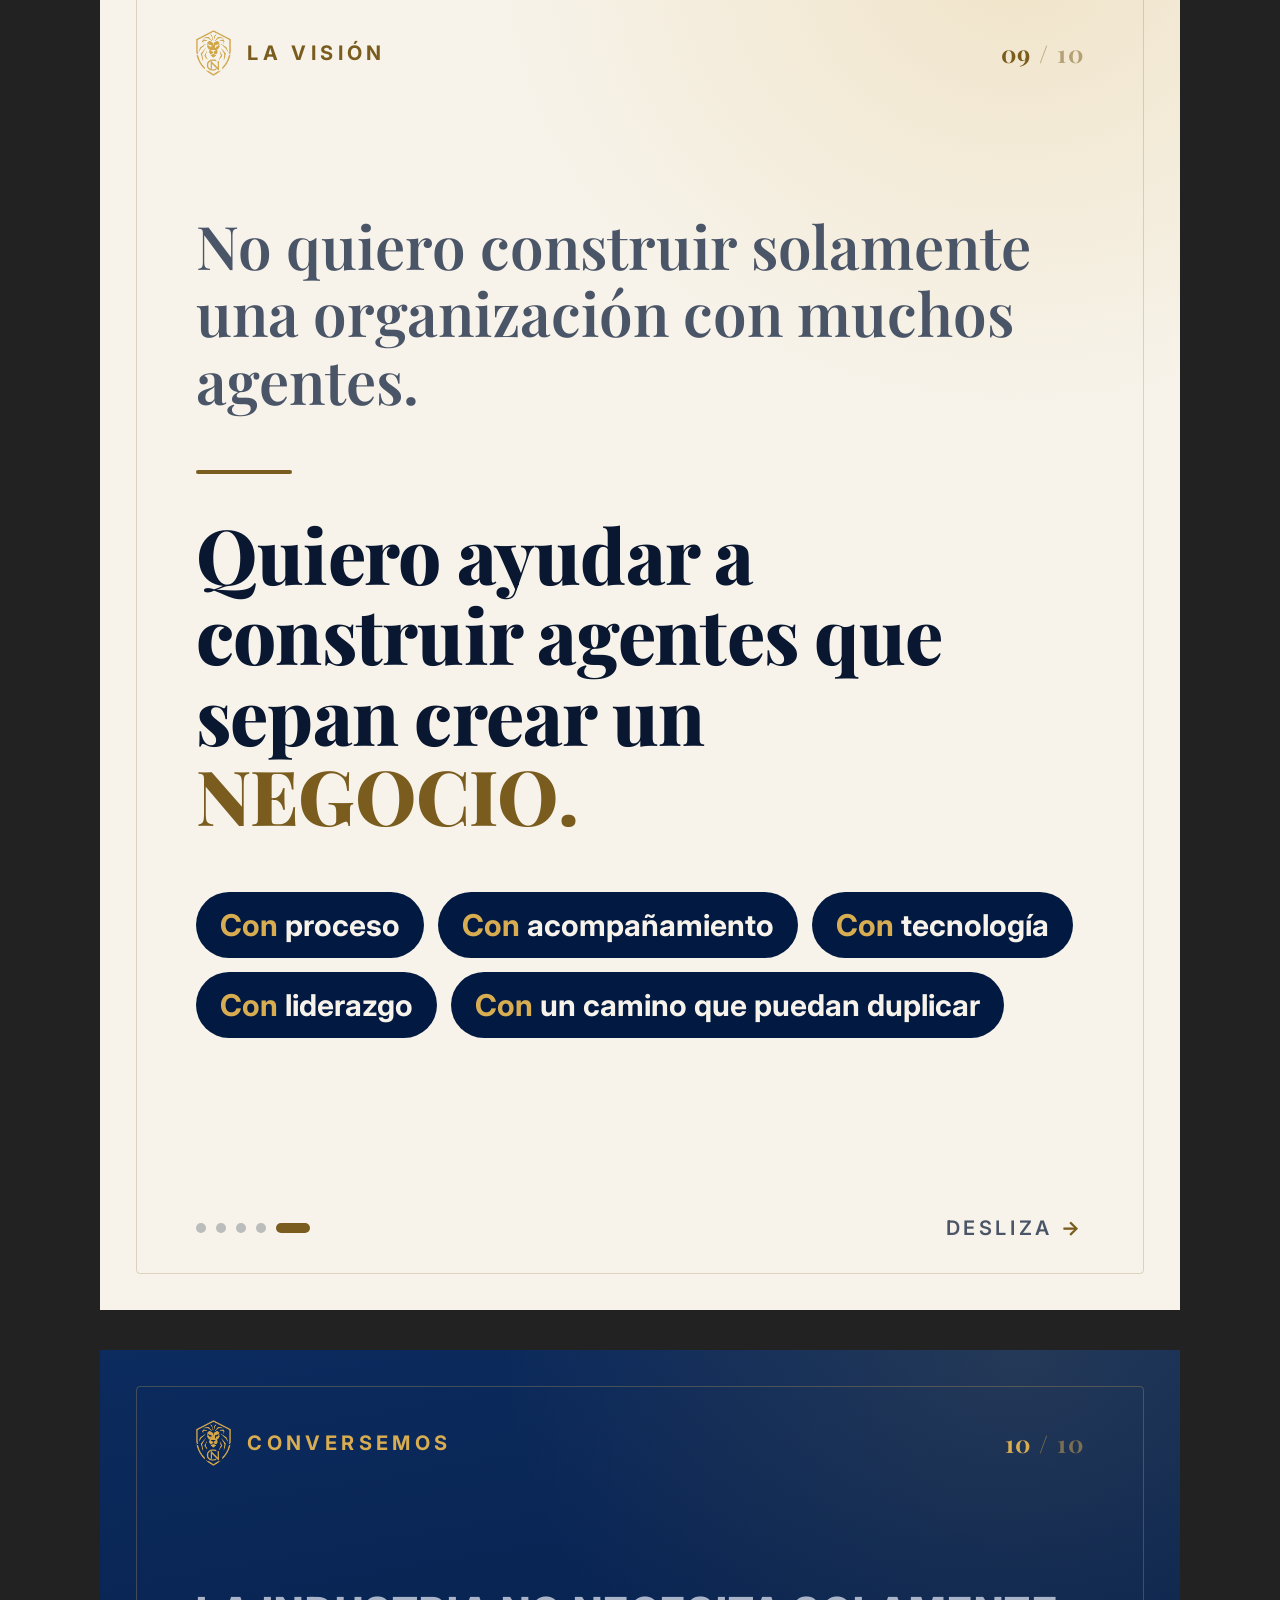
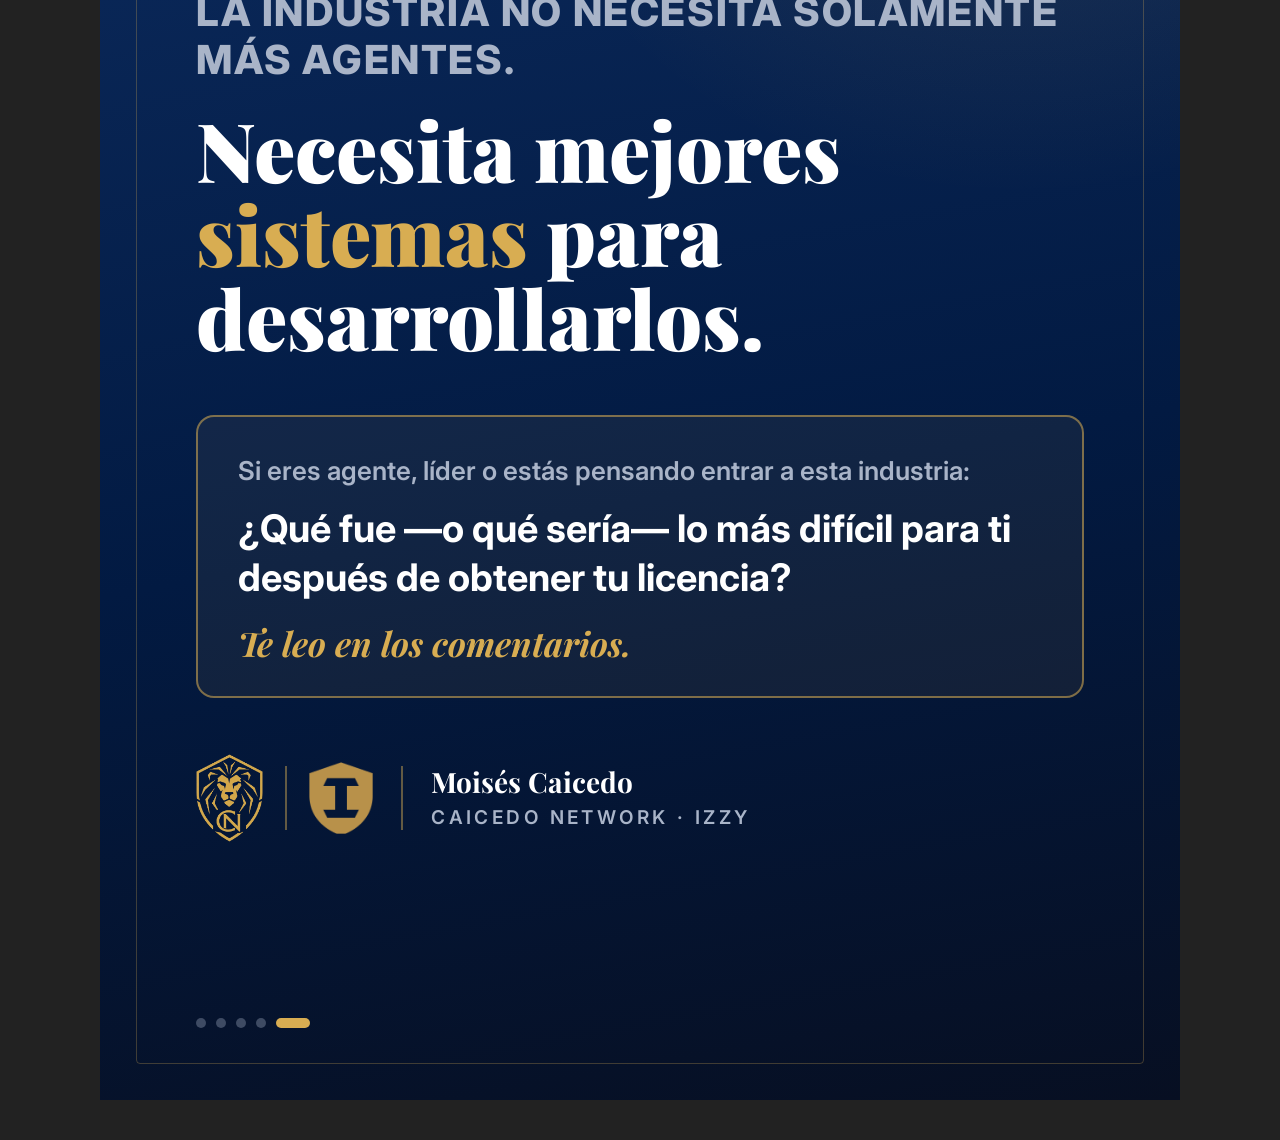
==== commit 8fdc8056: "Carousel: add IZZY shield to slide 10 signature Co-Authored-By: Claude Opus 5.5 <noreply@anthropic.c" ====
--- a/social/carrusel-licencia-y-ahora-que/slides.html
+++ b/social/carrusel-licencia-y-ahora-que/slides.html
@@ -128,8 +128,10 @@
 .cta .who{font:600 26px/1.35 var(--sans);color:var(--muted)}
 .cta .q{font:700 38px/1.28 var(--sans);color:var(--white)}
 .cta .read{font:italic 700 34px/1 var(--serif);color:var(--gold)}
-.sig{display:flex;align-items:center;gap:20px}
-.sig img{height:96px;width:auto;display:block}
+.sig{display:flex;align-items:center;gap:28px}
+.sig .logos{display:flex;align-items:center;gap:22px}
+.sig img{height:88px;width:auto;display:block}
+.sig .sep{width:2px;height:64px;background:rgba(216,173,82,.45)}
 .sig .n{font:700 28px/1.2 var(--serif)}
 .sig .o{font:600 19px/1.2 var(--sans);letter-spacing:.18em;text-transform:uppercase;color:var(--muted)}
 </style>
@@ -309,7 +311,7 @@
       <p class="q mt16">¿Qué fue —o qué sería— lo más difícil para ti después de obtener tu licencia?</p>
       <p class="read mt24">Te leo en los comentarios.</p>
     </div>
-    <div class="sig mt56"><img src="assets/caicedo-shield.png" alt="Caicedo Network"><div><p class="n">Moisés Caicedo</p><p class="o mt8">Caicedo Network · IZZY</p></div></div>
+    <div class="sig mt56"><div class="logos"><img src="assets/caicedo-shield.png" alt="Caicedo Network"><span class="sep"></span><img src="assets/izzy-shield.png" alt="IZZY" style="height:72px"></div><span class="sep"></span><div><p class="n">Moisés Caicedo</p><p class="o mt8">Caicedo Network · IZZY</p></div></div>
   </div>
   <div class="ftr"><div class="dots"><i></i><i></i><i></i><i></i><i class="on"></i></div><span></span></div>
 </section>
